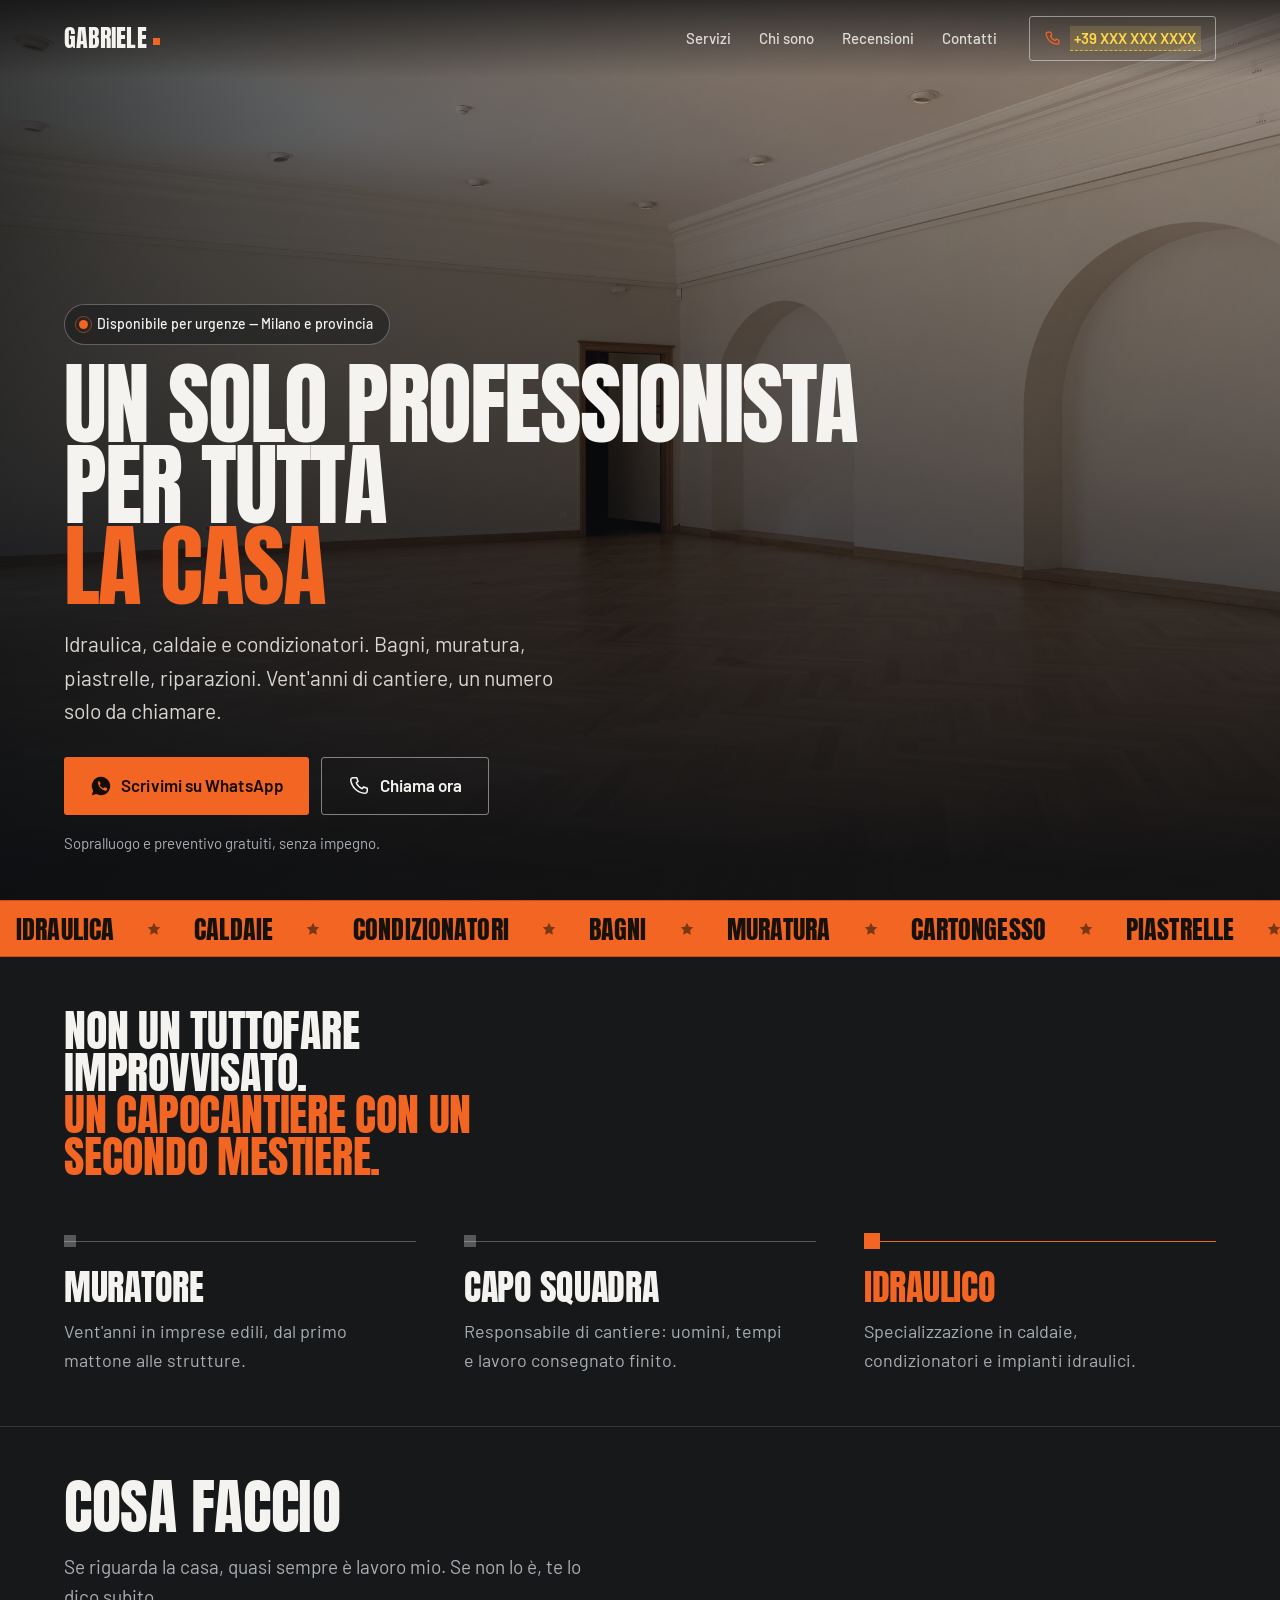
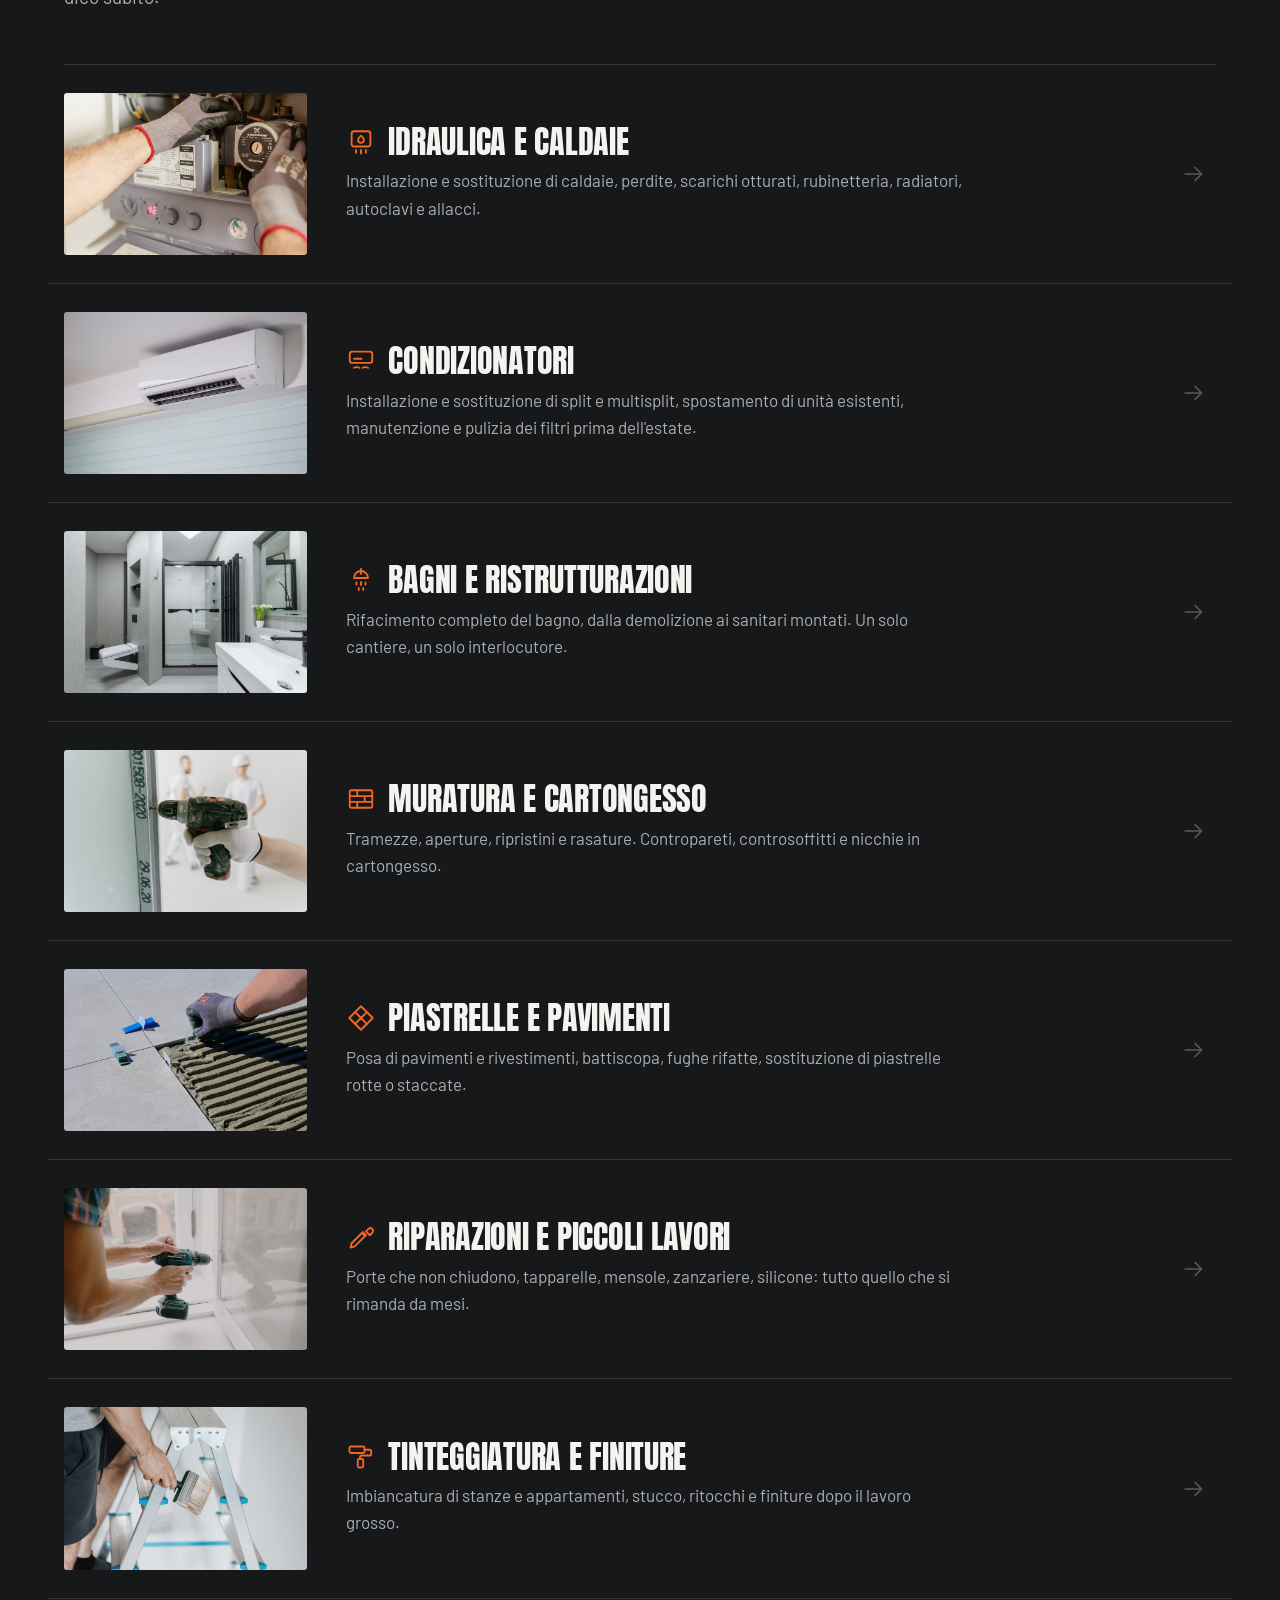
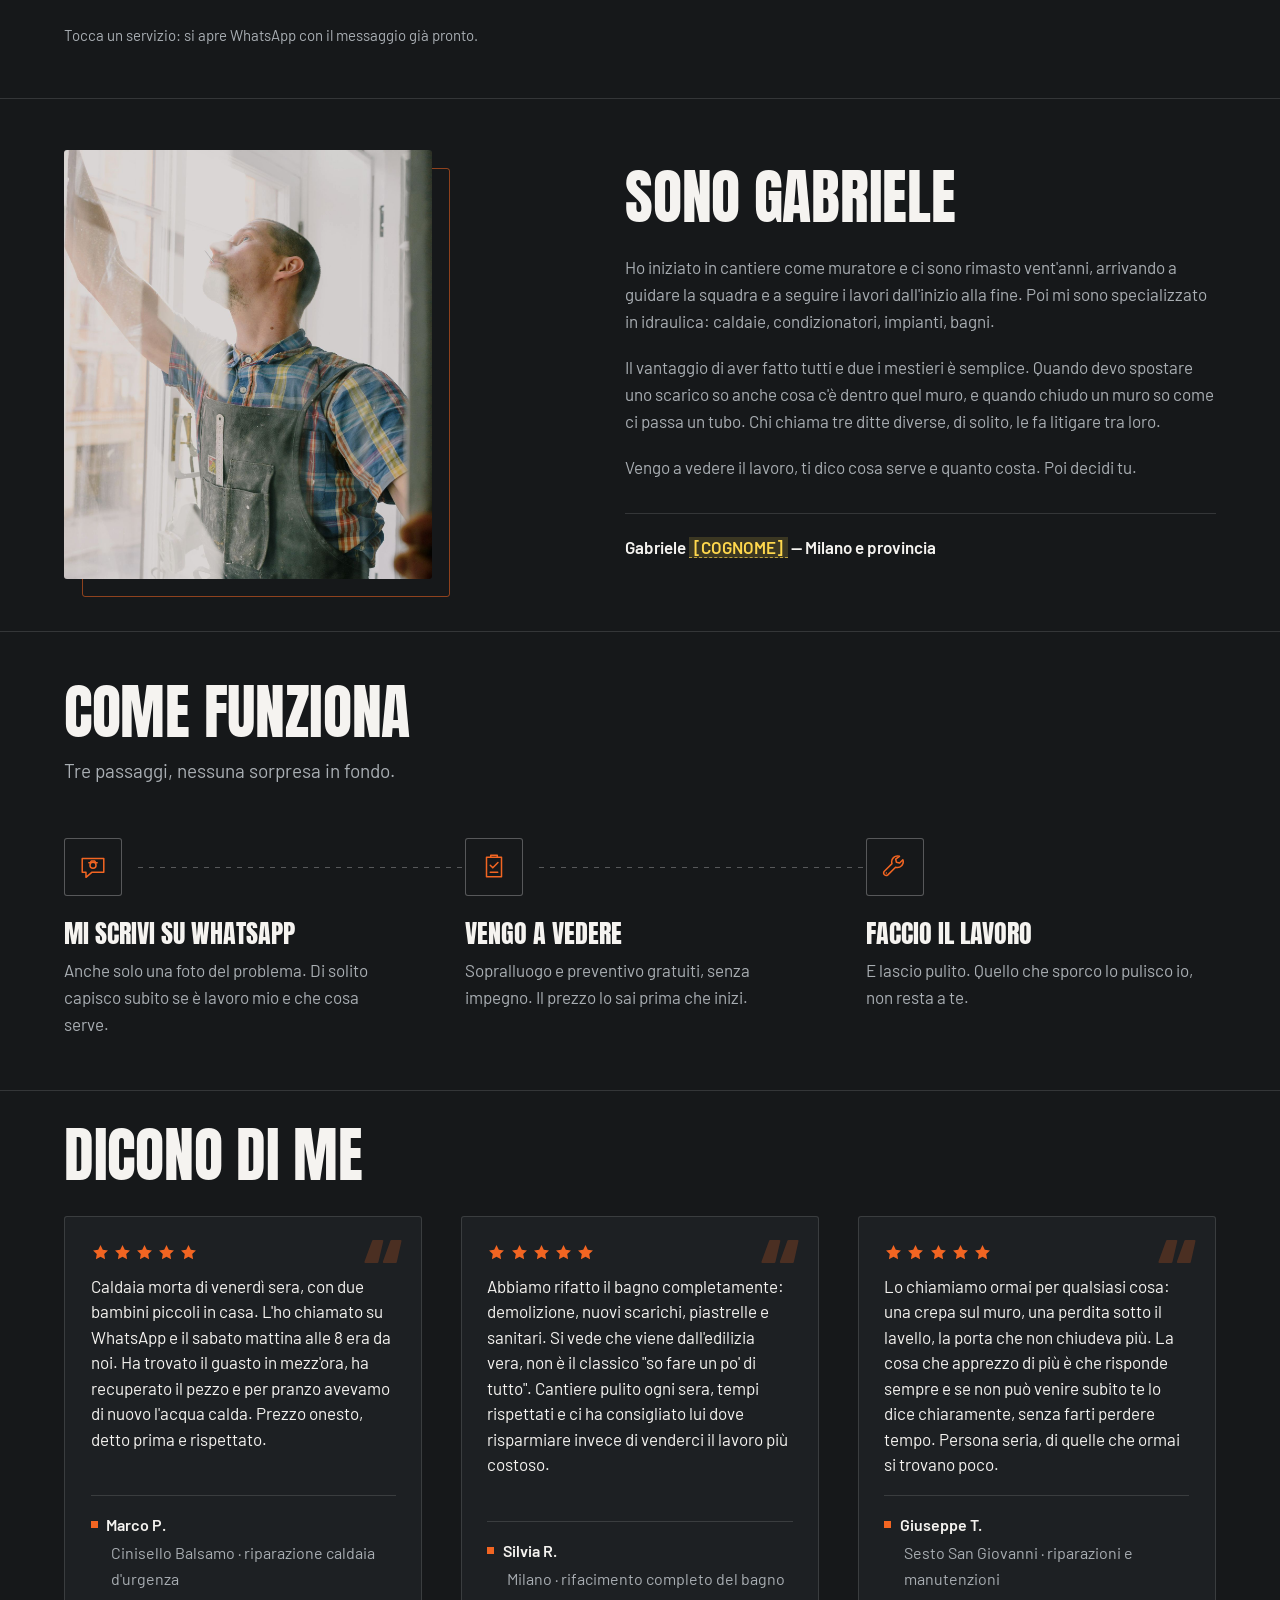
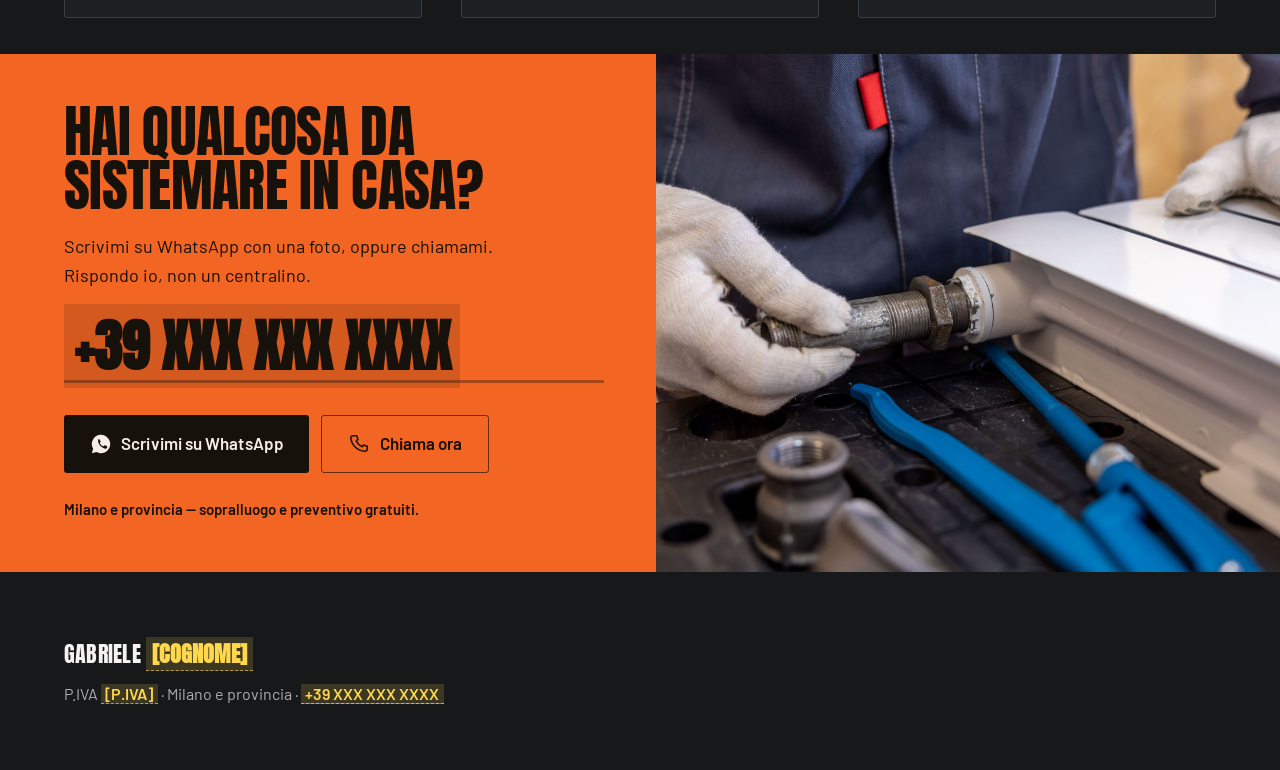
==== index.html @ 5d1283dd "Sito vetrina di Gabriele, tuttofare per la casa Pagina singola statica: nessun framework, nessuna di" ====
<!doctype html>
<html lang="it">
<head>
<meta charset="utf-8">
<meta name="viewport" content="width=device-width, initial-scale=1">
<title>Gabriele — Tuttofare per la casa | Idraulica, caldaie e condizionatori a Milano</title>
<meta name="description" content="Idraulica, caldaie e condizionatori, bagni, muratura, piastrelle e riparazioni. Vent'anni di cantiere, un solo professionista per tutta la casa. Milano e provincia. Sopralluogo e preventivo gratuiti.">
<meta name="theme-color" content="#16181A">
<meta property="og:type" content="website">
<meta property="og:title" content="Gabriele — Un solo professionista per tutta la casa">
<meta property="og:description" content="Idraulica, caldaie e condizionatori, bagni, muratura, piastrelle e riparazioni a Milano e provincia. Sopralluogo e preventivo gratuiti.">
<meta property="og:image" content="img/hero.jpg">
<meta property="og:locale" content="it_IT">
<link rel="icon" href="data:image/svg+xml,<svg xmlns='http://www.w3.org/2000/svg' viewBox='0 0 32 32'><rect width='32' height='32' rx='6' fill='%2316181A'/><path d='M8 22 L16 8 L24 22 Z' fill='%23F26522'/></svg>">
<link rel="preload" href="fonts/Anton-400.woff2" as="font" type="font/woff2" crossorigin>
<link rel="preload" href="fonts/Barlow-400.woff2" as="font" type="font/woff2" crossorigin>
<link rel="stylesheet" href="style.css">
<script>
  /* Nasconde i blocchi dell'hero solo se il JS può poi rivelarli. La rete di
     sicurezza serve se script.js non arriva: la pagina non deve mai restare cieca. */
  document.documentElement.className += ' anim';
  setTimeout(function () {
    var q = document.querySelectorAll('[data-rise]:not(.is-in), .step:not(.is-in)');
    for (var i = 0; i < q.length; i++) q[i].classList.add('is-in');
  }, 1600);
</script>
<noscript><style>.anim [data-rise]{opacity:1;transform:none}.anim .step::before{transform:scaleX(1)}</style></noscript>
</head>
<body>
<!--
  THESIS: Un capocantiere che ha aggiunto un secondo mestiere, non un tuttofare improvvisato.
  Rifiuta la griglia di sei schede identiche icona+titolo+testo: i servizi sono un cartello
  di cantiere, righe larghe che si leggono in scorrimento col pollice.
  OWN-WORLD: antracite #16181A, arancio segnaletica #F26522, Anton in maiuscolo per le
  affermazioni, Barlow per la voce parlata, filetti sottili come tracciati sul muro, foto
  a pieno sanguinamento velate di nero. Nessuna scheda con ombra, nessun gradiente di testo.
  STORY: capisce in tre secondi che uno solo copre tutta la casa, crede al percorso
  muratore-capo squadra-idraulico, scrive su WhatsApp con la foto del guasto.
  FIRST VIEWPORT: foto a schermo pieno di un ambiente domestico appena finito, pulito e
  luminoso (correzione di rotta del committente: mai cantiere sporco), velata di scuro
  freddo; in basso a sinistra il segnale di disponibilita, il titolo in Anton su tre
  righe, i due pulsanti WhatsApp e Chiama in fila, la riga del preventivo gratuito sotto.
  FORM: direzione fissata dall'utente in fase di brief (antracite + arancio, mestiere
  moderno), quindi nessun sorteggio di concept: una direzione pinnata batte il roll.
  LESSICO: si dice "professionista", mai "artigiano" — scelta esplicita del committente.
  FINISH: unreviewed and undocumented is unfinished; this build ends with the finish review, the verdict, and DESIGN.md
-->

<a class="skip" href="#top">Salta al contenuto</a>

<header class="topbar" id="topbar">
  <a class="wordmark" href="#top">Gabriele</a>
  <nav class="topnav">
    <a href="#servizi">Servizi</a>
    <a href="#chi-sono">Chi sono</a>
    <a href="#recensioni">Recensioni</a>
    <a href="#contatti">Contatti</a>
  </nav>
  <a class="topbar-call" href="tel:+39XXXXXXXXXX">
    <svg class="ico" viewBox="0 0 24 24" aria-hidden="true"><path d="M6.5 3h3l1.5 4-2 1.5a12 12 0 0 0 6.5 6.5L17 13l4 1.5v3a2.5 2.5 0 0 1-2.7 2.5A16.5 16.5 0 0 1 3 5.7 2.5 2.5 0 0 1 5.5 3Z"/></svg>
    <span class="ph">+39 XXX XXX XXXX</span>
  </a>
</header>

<main id="top">

  <!-- ==================== HERO ==================== -->
  <section class="hero">
    <img class="hero-img" src="img/hero.jpg" alt="Salone di un appartamento milanese appena ristrutturato" fetchpriority="high" width="2400" height="1600">
    <div class="hero-veil"></div>
    <div class="hero-inner">
      <p class="pill" data-rise="1"><span class="dot"></span>Disponibile per urgenze — Milano e provincia</p>
      <h1 data-rise="2">Un solo professionista<br>per tutta<br><em>la casa</em></h1>
      <p class="lede" data-rise="3">Idraulica, caldaie e condizionatori. Bagni, muratura, piastrelle, riparazioni. Vent'anni di cantiere, un numero solo da chiamare.</p>
      <div class="actions" data-rise="4">
        <a class="btn btn-wa" href="https://wa.me/39XXXXXXXXXX?text=Ciao%20Gabriele%2C%20ti%20ho%20trovato%20sul%20sito.">
          <svg class="ico" viewBox="0 0 24 24" aria-hidden="true"><path d="M12 2a10 10 0 0 0-8.6 15.1L2 22l5.1-1.3A10 10 0 1 0 12 2Z"/><path class="wa-tail" d="M8.6 7.3c.2-.4.4-.4.7-.4h.6c.2 0 .5 0 .7.5l.9 2c.1.3 0 .5-.1.7l-.5.6c-.2.2-.3.4-.1.7a7.6 7.6 0 0 0 3.5 3c.3.2.5.1.7-.1l.7-.8c.2-.2.4-.2.6-.1l2 .9c.3.1.4.3.4.5v.7c0 .8-.7 1.5-1.5 1.6-.4 0-.8 0-1.4-.2a11 11 0 0 1-6.7-6.6c-.3-.9-.4-1.5-.3-2 0-.4.2-.7.4-1Z"/></svg>
          Scrivimi su WhatsApp
        </a>
        <a class="btn btn-ghost" href="tel:+39XXXXXXXXXX">
          <svg class="ico" viewBox="0 0 24 24" aria-hidden="true"><path d="M6.5 3h3l1.5 4-2 1.5a12 12 0 0 0 6.5 6.5L17 13l4 1.5v3a2.5 2.5 0 0 1-2.7 2.5A16.5 16.5 0 0 1 3 5.7 2.5 2.5 0 0 1 5.5 3Z"/></svg>
          Chiama ora
        </a>
      </div>
      <p class="hero-note" data-rise="5">Sopralluogo e preventivo gratuiti, senza impegno.</p>
    </div>
  </section>

  <!-- ==================== FASCIA SCORREVOLE ====================
       Decorativa: ripete i servizi già elencati sotto, quindi è nascosta
       alle tecnologie assistive per non farli sentire due volte. -->
  <div class="fascia" aria-hidden="true">
    <div class="fascia-pista">
      <div class="fascia-gruppo">
        <span class="fascia-voce">Idraulica</span><svg class="fascia-stella" viewBox="0 0 24 24"><path d="m12 2.6 2.9 5.9 6.5.9-4.7 4.6 1.1 6.5-5.8-3-5.8 3 1.1-6.5L2.6 9.4l6.5-.9z"/></svg>
        <span class="fascia-voce">Caldaie</span><svg class="fascia-stella" viewBox="0 0 24 24"><path d="m12 2.6 2.9 5.9 6.5.9-4.7 4.6 1.1 6.5-5.8-3-5.8 3 1.1-6.5L2.6 9.4l6.5-.9z"/></svg>
        <span class="fascia-voce">Condizionatori</span><svg class="fascia-stella" viewBox="0 0 24 24"><path d="m12 2.6 2.9 5.9 6.5.9-4.7 4.6 1.1 6.5-5.8-3-5.8 3 1.1-6.5L2.6 9.4l6.5-.9z"/></svg>
        <span class="fascia-voce">Bagni</span><svg class="fascia-stella" viewBox="0 0 24 24"><path d="m12 2.6 2.9 5.9 6.5.9-4.7 4.6 1.1 6.5-5.8-3-5.8 3 1.1-6.5L2.6 9.4l6.5-.9z"/></svg>
        <span class="fascia-voce">Muratura</span><svg class="fascia-stella" viewBox="0 0 24 24"><path d="m12 2.6 2.9 5.9 6.5.9-4.7 4.6 1.1 6.5-5.8-3-5.8 3 1.1-6.5L2.6 9.4l6.5-.9z"/></svg>
        <span class="fascia-voce">Cartongesso</span><svg class="fascia-stella" viewBox="0 0 24 24"><path d="m12 2.6 2.9 5.9 6.5.9-4.7 4.6 1.1 6.5-5.8-3-5.8 3 1.1-6.5L2.6 9.4l6.5-.9z"/></svg>
        <span class="fascia-voce">Piastrelle</span><svg class="fascia-stella" viewBox="0 0 24 24"><path d="m12 2.6 2.9 5.9 6.5.9-4.7 4.6 1.1 6.5-5.8-3-5.8 3 1.1-6.5L2.6 9.4l6.5-.9z"/></svg>
        <span class="fascia-voce">Pavimenti</span><svg class="fascia-stella" viewBox="0 0 24 24"><path d="m12 2.6 2.9 5.9 6.5.9-4.7 4.6 1.1 6.5-5.8-3-5.8 3 1.1-6.5L2.6 9.4l6.5-.9z"/></svg>
        <span class="fascia-voce">Riparazioni</span><svg class="fascia-stella" viewBox="0 0 24 24"><path d="m12 2.6 2.9 5.9 6.5.9-4.7 4.6 1.1 6.5-5.8-3-5.8 3 1.1-6.5L2.6 9.4l6.5-.9z"/></svg>
        <span class="fascia-voce">Tinteggiatura</span><svg class="fascia-stella" viewBox="0 0 24 24"><path d="m12 2.6 2.9 5.9 6.5.9-4.7 4.6 1.1 6.5-5.8-3-5.8 3 1.1-6.5L2.6 9.4l6.5-.9z"/></svg>
        <span class="fascia-voce">Ristrutturazioni</span><svg class="fascia-stella" viewBox="0 0 24 24"><path d="m12 2.6 2.9 5.9 6.5.9-4.7 4.6 1.1 6.5-5.8-3-5.8 3 1.1-6.5L2.6 9.4l6.5-.9z"/></svg>
        <span class="fascia-voce">Finiture</span><svg class="fascia-stella" viewBox="0 0 24 24"><path d="m12 2.6 2.9 5.9 6.5.9-4.7 4.6 1.1 6.5-5.8-3-5.8 3 1.1-6.5L2.6 9.4l6.5-.9z"/></svg>
      </div>
      <div class="fascia-gruppo">
        <span class="fascia-voce">Idraulica</span><svg class="fascia-stella" viewBox="0 0 24 24"><path d="m12 2.6 2.9 5.9 6.5.9-4.7 4.6 1.1 6.5-5.8-3-5.8 3 1.1-6.5L2.6 9.4l6.5-.9z"/></svg>
        <span class="fascia-voce">Caldaie</span><svg class="fascia-stella" viewBox="0 0 24 24"><path d="m12 2.6 2.9 5.9 6.5.9-4.7 4.6 1.1 6.5-5.8-3-5.8 3 1.1-6.5L2.6 9.4l6.5-.9z"/></svg>
        <span class="fascia-voce">Condizionatori</span><svg class="fascia-stella" viewBox="0 0 24 24"><path d="m12 2.6 2.9 5.9 6.5.9-4.7 4.6 1.1 6.5-5.8-3-5.8 3 1.1-6.5L2.6 9.4l6.5-.9z"/></svg>
        <span class="fascia-voce">Bagni</span><svg class="fascia-stella" viewBox="0 0 24 24"><path d="m12 2.6 2.9 5.9 6.5.9-4.7 4.6 1.1 6.5-5.8-3-5.8 3 1.1-6.5L2.6 9.4l6.5-.9z"/></svg>
        <span class="fascia-voce">Muratura</span><svg class="fascia-stella" viewBox="0 0 24 24"><path d="m12 2.6 2.9 5.9 6.5.9-4.7 4.6 1.1 6.5-5.8-3-5.8 3 1.1-6.5L2.6 9.4l6.5-.9z"/></svg>
        <span class="fascia-voce">Cartongesso</span><svg class="fascia-stella" viewBox="0 0 24 24"><path d="m12 2.6 2.9 5.9 6.5.9-4.7 4.6 1.1 6.5-5.8-3-5.8 3 1.1-6.5L2.6 9.4l6.5-.9z"/></svg>
        <span class="fascia-voce">Piastrelle</span><svg class="fascia-stella" viewBox="0 0 24 24"><path d="m12 2.6 2.9 5.9 6.5.9-4.7 4.6 1.1 6.5-5.8-3-5.8 3 1.1-6.5L2.6 9.4l6.5-.9z"/></svg>
        <span class="fascia-voce">Pavimenti</span><svg class="fascia-stella" viewBox="0 0 24 24"><path d="m12 2.6 2.9 5.9 6.5.9-4.7 4.6 1.1 6.5-5.8-3-5.8 3 1.1-6.5L2.6 9.4l6.5-.9z"/></svg>
        <span class="fascia-voce">Riparazioni</span><svg class="fascia-stella" viewBox="0 0 24 24"><path d="m12 2.6 2.9 5.9 6.5.9-4.7 4.6 1.1 6.5-5.8-3-5.8 3 1.1-6.5L2.6 9.4l6.5-.9z"/></svg>
        <span class="fascia-voce">Tinteggiatura</span><svg class="fascia-stella" viewBox="0 0 24 24"><path d="m12 2.6 2.9 5.9 6.5.9-4.7 4.6 1.1 6.5-5.8-3-5.8 3 1.1-6.5L2.6 9.4l6.5-.9z"/></svg>
        <span class="fascia-voce">Ristrutturazioni</span><svg class="fascia-stella" viewBox="0 0 24 24"><path d="m12 2.6 2.9 5.9 6.5.9-4.7 4.6 1.1 6.5-5.8-3-5.8 3 1.1-6.5L2.6 9.4l6.5-.9z"/></svg>
        <span class="fascia-voce">Finiture</span><svg class="fascia-stella" viewBox="0 0 24 24"><path d="m12 2.6 2.9 5.9 6.5.9-4.7 4.6 1.1 6.5-5.8-3-5.8 3 1.1-6.5L2.6 9.4l6.5-.9z"/></svg>
      </div>
    </div>
  </div>

  <!-- ==================== PERCORSO ==================== -->
  <section class="percorso" id="percorso">
    <h2 class="percorso-title">Non un tuttofare improvvisato.<br><span>Un capocantiere con un secondo mestiere.</span></h2>
    <ol class="track" aria-label="Percorso professionale">
      <li class="step">
        <span class="step-mark" aria-hidden="true"></span>
        <h3>Muratore</h3>
        <p>Vent'anni in imprese edili, dal primo mattone alle strutture.</p>
      </li>
      <li class="step">
        <span class="step-mark" aria-hidden="true"></span>
        <h3>Capo squadra</h3>
        <p>Responsabile di cantiere: uomini, tempi e lavoro consegnato finito.</p>
      </li>
      <li class="step is-now">
        <span class="step-mark" aria-hidden="true"></span>
        <h3>Idraulico</h3>
        <p>Specializzazione in caldaie, condizionatori e impianti idraulici.</p>
      </li>
    </ol>
  </section>

  <!-- ==================== SERVIZI ==================== -->
  <section class="servizi" id="servizi">
    <div class="sec-head">
      <h2>Cosa faccio</h2>
      <p>Se riguarda la casa, quasi sempre è lavoro mio. Se non lo è, te lo dico subito.</p>
    </div>

    <ul class="rows">
      <li>
        <a class="row" href="https://wa.me/39XXXXXXXXXX?text=Ciao%20Gabriele%2C%20ti%20ho%20trovato%20sul%20sito.%20Avrei%20bisogno%20per%3A%20idraulica%20o%20caldaia.">
          <span class="row-thumb"><img src="img/serv-idraulica.jpg" alt="Intervento su una caldaia murale: circolatore, manometro e display" loading="lazy" width="1600" height="1067"></span>
          <span class="row-text">
            <span class="row-head">
              <svg class="row-ico" viewBox="0 0 24 24" aria-hidden="true"><rect x="4.5" y="3.4" width="15" height="12.2" rx="2"/><path d="M12 6.9c1.7 1.4 2.3 2.5 2.3 3.5a2.3 2.3 0 0 1-4.6 0c0-1 .6-2.1 2.3-3.5z"/><path d="M8 18.4v2.2M12 18.4v2.8M16 18.4v2.2"/></svg>
              <h3>Idraulica e caldaie</h3>
            </span>
            <p>Installazione e sostituzione di caldaie, perdite, scarichi otturati, rubinetteria, radiatori, autoclavi e allacci.</p>
          </span>
          <span class="row-arrow" aria-hidden="true"><svg viewBox="0 0 24 24"><path d="M4 12h15M13 6l6 6-6 6"/></svg></span>
        </a>
      </li>
      <li>
        <a class="row" href="https://wa.me/39XXXXXXXXXX?text=Ciao%20Gabriele%2C%20ti%20ho%20trovato%20sul%20sito.%20Avrei%20bisogno%20per%3A%20un%20condizionatore.">
          <span class="row-thumb"><img src="img/serv-clima.jpg" alt="Unità split bianca montata a parete in una stanza chiara" loading="lazy" width="1600" height="1067"></span>
          <span class="row-text">
            <span class="row-head">
              <svg class="row-ico" viewBox="0 0 24 24" aria-hidden="true"><rect x="3" y="4.5" width="18" height="9" rx="2"/><path d="M6.5 10.2h6"/><path d="M6.4 17.4c1.5-.7 2.8-.7 4.3 0M13.3 17.4c1.5-.7 2.8-.7 4.3 0"/></svg>
              <h3>Condizionatori</h3>
            </span>
            <p>Installazione e sostituzione di split e multisplit, spostamento di unità esistenti, manutenzione e pulizia dei filtri prima dell'estate.</p>
          </span>
          <span class="row-arrow" aria-hidden="true"><svg viewBox="0 0 24 24"><path d="M4 12h15M13 6l6 6-6 6"/></svg></span>
        </a>
      </li>
      <li>
        <a class="row" href="https://wa.me/39XXXXXXXXXX?text=Ciao%20Gabriele%2C%20ti%20ho%20trovato%20sul%20sito.%20Avrei%20bisogno%20per%3A%20bagno%20o%20ristrutturazione.">
          <span class="row-thumb"><img src="img/serv-bagno.jpg" alt="Bagno moderno grigio chiaro con box doccia in vetro" loading="lazy" width="1600" height="1068"></span>
          <span class="row-text">
            <span class="row-head">
              <svg class="row-ico" viewBox="0 0 24 24" aria-hidden="true"><path d="M12 3v4.2"/><path d="M6.4 10.4a5.6 5.6 0 0 1 11.2 0z"/><path d="M8.4 14v1.6M12 13.6v2.4M15.6 14v1.6M10.2 18.4v1.6M13.8 18.4v1.6"/></svg>
              <h3>Bagni e ristrutturazioni</h3>
            </span>
            <p>Rifacimento completo del bagno, dalla demolizione ai sanitari montati. Un solo cantiere, un solo interlocutore.</p>
          </span>
          <span class="row-arrow" aria-hidden="true"><svg viewBox="0 0 24 24"><path d="M4 12h15M13 6l6 6-6 6"/></svg></span>
        </a>
      </li>
      <li>
        <a class="row" href="https://wa.me/39XXXXXXXXXX?text=Ciao%20Gabriele%2C%20ti%20ho%20trovato%20sul%20sito.%20Avrei%20bisogno%20per%3A%20muratura%20o%20cartongesso.">
          <span class="row-thumb"><img src="img/serv-muratura.jpg" alt="Lastra di cartongesso avvitata sul profilo metallico" loading="lazy" width="1600" height="1067"></span>
          <span class="row-text">
            <span class="row-head">
              <svg class="row-ico" viewBox="0 0 24 24" aria-hidden="true"><rect x="3" y="5" width="18" height="14" rx="1.2"/><path d="M3 9.7h18M3 14.3h18M9 5v4.7M15 9.7v4.6M9 14.3V19"/></svg>
              <h3>Muratura e cartongesso</h3>
            </span>
            <p>Tramezze, aperture, ripristini e rasature. Contropareti, controsoffitti e nicchie in cartongesso.</p>
          </span>
          <span class="row-arrow" aria-hidden="true"><svg viewBox="0 0 24 24"><path d="M4 12h15M13 6l6 6-6 6"/></svg></span>
        </a>
      </li>
      <li>
        <a class="row" href="https://wa.me/39XXXXXXXXXX?text=Ciao%20Gabriele%2C%20ti%20ho%20trovato%20sul%20sito.%20Avrei%20bisogno%20per%3A%20piastrelle%20o%20pavimenti.">
          <span class="row-thumb"><img src="img/serv-piastrelle.jpg" alt="Posa di una piastrella su colla pettinata, con i livellatori" loading="lazy" width="1600" height="1067"></span>
          <span class="row-text">
            <span class="row-head">
              <svg class="row-ico" viewBox="0 0 24 24" aria-hidden="true"><path d="M12 2.6 21.4 12 12 21.4 2.6 12z"/><path d="M7.3 7.3 12 12l4.7-4.7M7.3 16.7 12 12l4.7 4.7"/></svg>
              <h3>Piastrelle e pavimenti</h3>
            </span>
            <p>Posa di pavimenti e rivestimenti, battiscopa, fughe rifatte, sostituzione di piastrelle rotte o staccate.</p>
          </span>
          <span class="row-arrow" aria-hidden="true"><svg viewBox="0 0 24 24"><path d="M4 12h15M13 6l6 6-6 6"/></svg></span>
        </a>
      </li>
      <li>
        <a class="row" href="https://wa.me/39XXXXXXXXXX?text=Ciao%20Gabriele%2C%20ti%20ho%20trovato%20sul%20sito.%20Avrei%20bisogno%20per%3A%20una%20riparazione.">
          <span class="row-thumb"><img src="img/serv-riparazioni.jpg" alt="Avvitatore a batteria su un serramento bianco nuovo" loading="lazy" width="1600" height="1067"></span>
          <span class="row-text">
            <span class="row-head">
              <svg class="row-ico" viewBox="0 0 24 24" aria-hidden="true"><path d="M3.6 20.4 4.5 17l9-9 2.5 2.5-9 9z"/><path d="m16 7.5 2-2a2.2 2.2 0 0 1 3.1 3.1l-2 2z"/><path d="m12.7 8.8 2.5 2.5"/></svg>
              <h3>Riparazioni e piccoli lavori</h3>
            </span>
            <p>Porte che non chiudono, tapparelle, mensole, zanzariere, silicone: tutto quello che si rimanda da mesi.</p>
          </span>
          <span class="row-arrow" aria-hidden="true"><svg viewBox="0 0 24 24"><path d="M4 12h15M13 6l6 6-6 6"/></svg></span>
        </a>
      </li>
      <li>
        <a class="row" href="https://wa.me/39XXXXXXXXXX?text=Ciao%20Gabriele%2C%20ti%20ho%20trovato%20sul%20sito.%20Avrei%20bisogno%20per%3A%20tinteggiatura%20o%20finiture.">
          <span class="row-thumb"><img src="img/serv-tinteggiatura.jpg" alt="Mano con il pennellone accanto alla scala, in una stanza bianca" loading="lazy" width="1600" height="1067"></span>
          <span class="row-text">
            <span class="row-head">
              <svg class="row-ico" viewBox="0 0 24 24" aria-hidden="true"><rect x="2.8" y="3.6" width="12" height="5.2" rx="1.2"/><path d="M14.8 6.2h4.1a1.3 1.3 0 0 1 1.3 1.3v2a1.3 1.3 0 0 1-1.3 1.3h-6.4a1.3 1.3 0 0 0-1.3 1.3v1.5"/><rect x="9.4" y="13.6" width="4.4" height="6.8" rx="1.2"/></svg>
              <h3>Tinteggiatura e finiture</h3>
            </span>
            <p>Imbiancatura di stanze e appartamenti, stucco, ritocchi e finiture dopo il lavoro grosso.</p>
          </span>
          <span class="row-arrow" aria-hidden="true"><svg viewBox="0 0 24 24"><path d="M4 12h15M13 6l6 6-6 6"/></svg></span>
        </a>
      </li>
    </ul>
    <p class="rows-note">Tocca un servizio: si apre WhatsApp con il messaggio già pronto.</p>
  </section>

  <!-- ==================== CHI SONO ==================== -->
  <section class="chi" id="chi-sono">
    <div class="chi-photo">
      <img src="img/gabriele.jpg" alt="Professionista al lavoro su un serramento in una stanza luminosa" loading="lazy" width="1400" height="2097">
    </div>
    <div class="chi-text">
      <h2>Sono Gabriele</h2>
      <p>Ho iniziato in cantiere come muratore e ci sono rimasto vent'anni, arrivando a guidare la squadra e a seguire i lavori dall'inizio alla fine. Poi mi sono specializzato in idraulica: caldaie, condizionatori, impianti, bagni.</p>
      <p>Il vantaggio di aver fatto tutti e due i mestieri è semplice. Quando devo spostare uno scarico so anche cosa c'è dentro quel muro, e quando chiudo un muro so come ci passa un tubo. Chi chiama tre ditte diverse, di solito, le fa litigare tra loro.</p>
      <p>Vengo a vedere il lavoro, ti dico cosa serve e quanto costa. Poi decidi tu.</p>
      <p class="sign">Gabriele <span class="ph">[COGNOME]</span> — Milano e provincia</p>
    </div>
  </section>

  <!-- ==================== COME FUNZIONA ==================== -->
  <section class="come" id="come-funziona">
    <div class="sec-head">
      <h2>Come funziona</h2>
      <p>Tre passaggi, nessuna sorpresa in fondo.</p>
    </div>
    <ol class="passi">
      <li class="passo">
        <span class="passo-ico" aria-hidden="true">
          <svg viewBox="0 0 32 32"><path d="M4.5 7h23v14.5H15l-6.5 5.5v-5.5h-4z"/><circle cx="16" cy="14" r="3.2"/><path d="M11.6 11.4h1.5l1-1.7h3.8l1 1.7h1.5"/></svg>
        </span>
        <h3>Mi scrivi su WhatsApp</h3>
        <p>Anche solo una foto del problema. Di solito capisco subito se è lavoro mio e che cosa serve.</p>
      </li>
      <li class="passo">
        <span class="passo-ico" aria-hidden="true">
          <svg viewBox="0 0 32 32"><path d="M8 5.5h16v21H8z"/><path d="M12.5 5.5V3.5h7v2"/><path d="M12 14.2l2.7 2.7 5.5-5.6"/><path d="M12 21.5h8"/></svg>
        </span>
        <h3>Vengo a vedere</h3>
        <p>Sopralluogo e preventivo gratuiti, senza impegno. Il prezzo lo sai prima che inizi.</p>
      </li>
      <li class="passo">
        <span class="passo-ico" aria-hidden="true">
          <svg viewBox="0 0 32 32"><path d="M20.8 4.6a6.2 6.2 0 0 0-8 7.8L4.6 20.6a2.7 2.7 0 0 0 3.8 3.8l8.2-8.2a6.2 6.2 0 0 0 7.8-8l-3.5 3.5-3.4-.8-.8-3.4z"/><path d="M6.8 22.3h.02"/></svg>
        </span>
        <h3>Faccio il lavoro</h3>
        <p>E lascio pulito. Quello che sporco lo pulisco io, non resta a te.</p>
      </li>
    </ol>
  </section>

  <!-- ==================== DICONO DI ME ====================
       I tre testi qui sotto sono stati forniti dal committente come recensioni
       ricevute da clienti reali. Vanno pubblicati SOLO se sono parole vere di
       persone vere: le recensioni inventate sono una pratica commerciale
       ingannevole (Codice del Consumo, artt. 21-22). Non modificarli: una
       testimonianza si cita alla lettera o non si cita. -->
  <section class="dicono" id="recensioni">
    <div class="sec-head">
      <h2>Dicono di me</h2>
    </div>

    <ul class="voci">
      <li class="voce">
        <span class="stelle" role="img" aria-label="Cinque stelle su cinque">
          <svg viewBox="0 0 24 24"><path d="m12 2.6 2.9 5.9 6.5.9-4.7 4.6 1.1 6.5-5.8-3-5.8 3 1.1-6.5L2.6 9.4l6.5-.9z"/></svg>
          <svg viewBox="0 0 24 24"><path d="m12 2.6 2.9 5.9 6.5.9-4.7 4.6 1.1 6.5-5.8-3-5.8 3 1.1-6.5L2.6 9.4l6.5-.9z"/></svg>
          <svg viewBox="0 0 24 24"><path d="m12 2.6 2.9 5.9 6.5.9-4.7 4.6 1.1 6.5-5.8-3-5.8 3 1.1-6.5L2.6 9.4l6.5-.9z"/></svg>
          <svg viewBox="0 0 24 24"><path d="m12 2.6 2.9 5.9 6.5.9-4.7 4.6 1.1 6.5-5.8-3-5.8 3 1.1-6.5L2.6 9.4l6.5-.9z"/></svg>
          <svg viewBox="0 0 24 24"><path d="m12 2.6 2.9 5.9 6.5.9-4.7 4.6 1.1 6.5-5.8-3-5.8 3 1.1-6.5L2.6 9.4l6.5-.9z"/></svg>
        </span>
        <blockquote>Caldaia morta di venerdì sera, con due bambini piccoli in casa. L'ho chiamato su WhatsApp e il sabato mattina alle 8 era da noi. Ha trovato il guasto in mezz'ora, ha recuperato il pezzo e per pranzo avevamo di nuovo l'acqua calda. Prezzo onesto, detto prima e rispettato.</blockquote>
        <p class="voce-chi"><b>Marco P.</b><span>Cinisello Balsamo · riparazione caldaia d'urgenza</span></p>
      </li>
      <li class="voce">
        <span class="stelle" role="img" aria-label="Cinque stelle su cinque">
          <svg viewBox="0 0 24 24"><path d="m12 2.6 2.9 5.9 6.5.9-4.7 4.6 1.1 6.5-5.8-3-5.8 3 1.1-6.5L2.6 9.4l6.5-.9z"/></svg>
          <svg viewBox="0 0 24 24"><path d="m12 2.6 2.9 5.9 6.5.9-4.7 4.6 1.1 6.5-5.8-3-5.8 3 1.1-6.5L2.6 9.4l6.5-.9z"/></svg>
          <svg viewBox="0 0 24 24"><path d="m12 2.6 2.9 5.9 6.5.9-4.7 4.6 1.1 6.5-5.8-3-5.8 3 1.1-6.5L2.6 9.4l6.5-.9z"/></svg>
          <svg viewBox="0 0 24 24"><path d="m12 2.6 2.9 5.9 6.5.9-4.7 4.6 1.1 6.5-5.8-3-5.8 3 1.1-6.5L2.6 9.4l6.5-.9z"/></svg>
          <svg viewBox="0 0 24 24"><path d="m12 2.6 2.9 5.9 6.5.9-4.7 4.6 1.1 6.5-5.8-3-5.8 3 1.1-6.5L2.6 9.4l6.5-.9z"/></svg>
        </span>
        <blockquote>Abbiamo rifatto il bagno completamente: demolizione, nuovi scarichi, piastrelle e sanitari. Si vede che viene dall'edilizia vera, non è il classico "so fare un po' di tutto". Cantiere pulito ogni sera, tempi rispettati e ci ha consigliato lui dove risparmiare invece di venderci il lavoro più costoso.</blockquote>
        <p class="voce-chi"><b>Silvia R.</b><span>Milano · rifacimento completo del bagno</span></p>
      </li>
      <li class="voce">
        <span class="stelle" role="img" aria-label="Cinque stelle su cinque">
          <svg viewBox="0 0 24 24"><path d="m12 2.6 2.9 5.9 6.5.9-4.7 4.6 1.1 6.5-5.8-3-5.8 3 1.1-6.5L2.6 9.4l6.5-.9z"/></svg>
          <svg viewBox="0 0 24 24"><path d="m12 2.6 2.9 5.9 6.5.9-4.7 4.6 1.1 6.5-5.8-3-5.8 3 1.1-6.5L2.6 9.4l6.5-.9z"/></svg>
          <svg viewBox="0 0 24 24"><path d="m12 2.6 2.9 5.9 6.5.9-4.7 4.6 1.1 6.5-5.8-3-5.8 3 1.1-6.5L2.6 9.4l6.5-.9z"/></svg>
          <svg viewBox="0 0 24 24"><path d="m12 2.6 2.9 5.9 6.5.9-4.7 4.6 1.1 6.5-5.8-3-5.8 3 1.1-6.5L2.6 9.4l6.5-.9z"/></svg>
          <svg viewBox="0 0 24 24"><path d="m12 2.6 2.9 5.9 6.5.9-4.7 4.6 1.1 6.5-5.8-3-5.8 3 1.1-6.5L2.6 9.4l6.5-.9z"/></svg>
        </span>
        <blockquote>Lo chiamiamo ormai per qualsiasi cosa: una crepa sul muro, una perdita sotto il lavello, la porta che non chiudeva più. La cosa che apprezzo di più è che risponde sempre e se non può venire subito te lo dice chiaramente, senza farti perdere tempo. Persona seria, di quelle che ormai si trovano poco.</blockquote>
        <p class="voce-chi"><b>Giuseppe T.</b><span>Sesto San Giovanni · riparazioni e manutenzioni</span></p>
      </li>
    </ul>
  </section>

  <!-- ==================== CONTATTI ==================== -->
  <section class="cta" id="contatti">
    <div class="cta-inner">
      <h2>Hai qualcosa da sistemare in casa?</h2>
      <p class="cta-sub">Scrivimi su WhatsApp con una foto, oppure chiamami. Rispondo io, non un centralino.</p>
      <a class="tel-big" href="tel:+39XXXXXXXXXX"><span class="ph">+39 XXX XXX XXXX</span></a>
      <div class="actions">
        <a class="btn btn-wa" href="https://wa.me/39XXXXXXXXXX?text=Ciao%20Gabriele%2C%20ti%20ho%20trovato%20sul%20sito.">
          <svg class="ico" viewBox="0 0 24 24" aria-hidden="true"><path d="M12 2a10 10 0 0 0-8.6 15.1L2 22l5.1-1.3A10 10 0 1 0 12 2Z"/><path class="wa-tail" d="M8.6 7.3c.2-.4.4-.4.7-.4h.6c.2 0 .5 0 .7.5l.9 2c.1.3 0 .5-.1.7l-.5.6c-.2.2-.3.4-.1.7a7.6 7.6 0 0 0 3.5 3c.3.2.5.1.7-.1l.7-.8c.2-.2.4-.2.6-.1l2 .9c.3.1.4.3.4.5v.7c0 .8-.7 1.5-1.5 1.6-.4 0-.8 0-1.4-.2a11 11 0 0 1-6.7-6.6c-.3-.9-.4-1.5-.3-2 0-.4.2-.7.4-1Z"/></svg>
          Scrivimi su WhatsApp
        </a>
        <a class="btn btn-ghost" href="tel:+39XXXXXXXXXX">
          <svg class="ico" viewBox="0 0 24 24" aria-hidden="true"><path d="M6.5 3h3l1.5 4-2 1.5a12 12 0 0 0 6.5 6.5L17 13l4 1.5v3a2.5 2.5 0 0 1-2.7 2.5A16.5 16.5 0 0 1 3 5.7 2.5 2.5 0 0 1 5.5 3Z"/></svg>
          Chiama ora
        </a>
      </div>
      <p class="cta-zone">Milano e provincia — sopralluogo e preventivo gratuiti.</p>
    </div>
    <div class="cta-media">
      <img src="img/cta.jpg" alt="Montaggio di un raccordo su un radiatore" loading="lazy" width="2400" height="1600">
    </div>
  </section>
</main>

<footer class="foot">
  <p class="foot-name">Gabriele <span class="ph">[COGNOME]</span></p>
  <p class="foot-meta">P.IVA <span class="ph">[P.IVA]</span> · Milano e provincia · <a href="tel:+39XXXXXXXXXX"><span class="ph">+39 XXX XXX XXXX</span></a></p>
</footer>

<nav class="bar" aria-label="Contatti rapidi">
  <a class="bar-wa" href="https://wa.me/39XXXXXXXXXX?text=Ciao%20Gabriele%2C%20ti%20ho%20trovato%20sul%20sito.">
    <svg class="ico" viewBox="0 0 24 24" aria-hidden="true"><path d="M12 2a10 10 0 0 0-8.6 15.1L2 22l5.1-1.3A10 10 0 1 0 12 2Z"/><path class="wa-tail" d="M8.6 7.3c.2-.4.4-.4.7-.4h.6c.2 0 .5 0 .7.5l.9 2c.1.3 0 .5-.1.7l-.5.6c-.2.2-.3.4-.1.7a7.6 7.6 0 0 0 3.5 3c.3.2.5.1.7-.1l.7-.8c.2-.2.4-.2.6-.1l2 .9c.3.1.4.3.4.5v.7c0 .8-.7 1.5-1.5 1.6-.4 0-.8 0-1.4-.2a11 11 0 0 1-6.7-6.6c-.3-.9-.4-1.5-.3-2 0-.4.2-.7.4-1Z"/></svg>
    WhatsApp
  </a>
  <a class="bar-tel" href="tel:+39XXXXXXXXXX">
    <svg class="ico" viewBox="0 0 24 24" aria-hidden="true"><path d="M6.5 3h3l1.5 4-2 1.5a12 12 0 0 0 6.5 6.5L17 13l4 1.5v3a2.5 2.5 0 0 1-2.7 2.5A16.5 16.5 0 0 1 3 5.7 2.5 2.5 0 0 1 5.5 3Z"/></svg>
    Chiama
  </a>
</nav>

<script src="script.js"></script>
</body>
</html>
---- style.css ----
/* =========================================================================
   Gabriele — tuttofare per la casa
   Antracite + arancio segnaletica. Anton per le affermazioni, Barlow per la voce.
   ========================================================================= */

@font-face {
  font-family: 'Anton';
  src: url('fonts/Anton-400.woff2') format('woff2');
  font-weight: 400; font-style: normal; font-display: swap;
}
@font-face {
  font-family: 'Barlow';
  src: url('fonts/Barlow-400.woff2') format('woff2');
  font-weight: 400; font-style: normal; font-display: swap;
}
@font-face {
  font-family: 'Barlow';
  src: url('fonts/Barlow-500.woff2') format('woff2');
  font-weight: 500; font-style: normal; font-display: swap;
}
@font-face {
  font-family: 'Barlow';
  src: url('fonts/Barlow-600.woff2') format('woff2');
  font-weight: 600; font-style: normal; font-display: swap;
}
@font-face {
  font-family: 'Barlow';
  src: url('fonts/Barlow-700.woff2') format('woff2');
  font-weight: 700; font-style: normal; font-display: swap;
}

:root {
  --ink:       #16181A;
  --ink-2:     #1D2023;
  --fg:        #F5F3F0;
  --fg-2:      #A9AEB3;
  --line:      rgba(255, 255, 255, .13);
  --line-2:    rgba(255, 255, 255, .28);
  /* bordo di un elemento interattivo: deve stare sopra 3:1 (WCAG 1.4.11).
     .28 dava 2.5:1 e il pulsante "Chiama ora" spariva sulle zone chiare della foto. */
  --edge:      rgba(255, 255, 255, .46);
  --edge-cta:  rgba(23, 17, 12, .64);
  --orange:    #F26522;
  --orange-hi: #FF7C3C;
  --warn:      #FFD84D;

  --pad:  clamp(1.25rem, 5vw, 5rem);
  --wrap: 1280px;
  /* Il bersaglio non è l'altezza dello schermo ma quella utile: la barra fissa
     in alto ne toglie 76px, quindi su un portatile da 768 restano ~690.
     Ogni sezione deve starci dentro, tranne l'elenco servizi che è una lista. */
  --sec:  clamp(2.75rem, 4vw, 4rem);

  --display: 'Anton', 'Arial Narrow', sans-serif;
  --text:    'Barlow', system-ui, -apple-system, 'Segoe UI', sans-serif;

  --ease: cubic-bezier(.16, .84, .34, 1);
}

*, *::before, *::after { box-sizing: border-box; }

html { -webkit-text-size-adjust: 100%; scroll-behavior: smooth; }

/* la barra fissa in alto non deve coprire la sezione a cui si salta */
[id] { scroll-margin-top: 76px; }

body {
  margin: 0;
  background: var(--ink);
  color: var(--fg);
  font-family: var(--text);
  font-size: 1.0625rem;
  line-height: 1.6;
  -webkit-font-smoothing: antialiased;
  overflow-x: hidden;
}

img { display: block; max-width: 100%; height: auto; }
a { color: inherit; text-decoration: none; }
h1, h2, h3 { margin: 0; font-weight: 400; }
p { margin: 0; }
ul, ol { margin: 0; padding: 0; list-style: none; }

:focus-visible {
  outline: 2px solid var(--fg);
  outline-offset: 3px;
  border-radius: 2px;
}

.skip {
  position: absolute; left: -9999px; top: 0; z-index: 100;
  background: var(--orange); color: var(--ink);
  padding: .75rem 1.25rem; font-weight: 600;
}
.skip:focus { left: 0; }

/* ---------- tipografia condivisa ---------- */

.sec-head { margin-bottom: clamp(2rem, 4vw, 3.5rem); }
.sec-head h2,
.chi-text h2,
.percorso-title {
  font-family: var(--display);
  text-transform: uppercase;
  line-height: .96;
  letter-spacing: -.005em;
}
.sec-head h2, .chi-text h2 { font-size: clamp(2rem, 5.5vw, 3.75rem); }
.sec-head p {
  margin-top: 1rem;
  color: var(--fg-2);
  font-size: clamp(1.0625rem, 1.6vw, 1.1875rem);
  max-width: 48ch;
}

.ph {
  background: rgba(255, 216, 77, .16);
  color: var(--warn);
  border-bottom: 1px dashed rgba(255, 216, 77, .65);
  padding: 0 .28em;
  font-weight: 600;
  white-space: nowrap;
}

/* ---------- pulsanti ---------- */

.btn {
  display: inline-flex; align-items: center; gap: .6rem;
  min-height: 58px; padding: 0 1.6rem;
  border-radius: 3px;
  font-size: 1.0625rem; font-weight: 600; letter-spacing: .005em;
  transition: background-color .2s var(--ease), border-color .2s var(--ease),
              color .2s var(--ease), transform .2s var(--ease);
}
.btn .ico { width: 22px; height: 22px; flex: none; }
.btn:hover { transform: translateY(-2px); }
.btn:active { transform: translateY(0); }

.btn-wa { background: var(--orange); color: #150C06; }
.btn-wa:hover { background: var(--orange-hi); }
.btn-wa .ico { fill: #150C06; }
.btn-wa .wa-tail { fill: var(--orange); }

.btn-ghost { border: 1px solid var(--edge); color: var(--fg); }
.btn-ghost:hover { border-color: var(--fg); background: rgba(255, 255, 255, .06); }
.btn-ghost .ico { fill: none; stroke: currentColor; stroke-width: 1.7; stroke-linejoin: round; }

.actions { display: flex; flex-wrap: wrap; gap: .75rem; }

/* ---------- topbar ---------- */

.topbar {
  position: fixed; inset: 0 0 auto 0; z-index: 50;
  display: flex; align-items: center; gap: 2rem;
  padding: 1rem var(--pad);
  border-bottom: 1px solid transparent;
  transition: background-color .3s var(--ease), border-color .3s var(--ease),
              backdrop-filter .3s var(--ease);
}
.topbar::before {
  content: ''; position: absolute; inset: 0; z-index: -1;
  background: linear-gradient(to bottom, rgba(12, 13, 15, .72), rgba(12, 13, 15, 0));
  transition: opacity .3s var(--ease);
}
/* Da ferma occupa 76px; appena si scorre si stringe a ~58 e restituisce 18px
   di altezza utile a ogni sezione. Su un portatile quei 18px contano. */
.topbar.is-stuck {
  background: rgba(22, 24, 26, .88);
  backdrop-filter: blur(14px) saturate(1.2);
  border-bottom-color: var(--line);
  padding-block: .5rem;
}
.topbar.is-stuck .topbar-call { padding-block: .35rem; }
.topbar.is-stuck .wordmark { font-size: 1.3rem; }
.topbar.is-stuck::before { opacity: 0; }
.wordmark {
  font-family: var(--display);
  font-size: 1.5rem; text-transform: uppercase; letter-spacing: .01em;
  margin-right: auto;
}
.wordmark::after {
  content: ''; display: inline-block;
  width: 7px; height: 7px; margin-left: .4rem; vertical-align: .12em;
  background: var(--orange);
}
.topnav { display: flex; gap: 1.75rem; }
.topnav a {
  font-size: .9375rem; font-weight: 500; color: #DEDCD9;
  padding: .35rem 0; border-bottom: 1px solid transparent;
  transition: color .2s var(--ease), border-color .2s var(--ease);
}
.topnav a:hover { color: var(--fg); border-bottom-color: var(--orange); }

.topbar-call {
  display: inline-flex; align-items: center; gap: .55rem;
  font-weight: 600; font-size: .9375rem;
  padding: .55rem .9rem; border: 1px solid var(--edge); border-radius: 3px;
  transition: border-color .2s var(--ease), background-color .2s var(--ease);
}
.topbar-call:hover { border-color: var(--orange); background: rgba(242, 101, 34, .12); }
.topbar-call .ico { width: 17px; height: 17px; fill: none; stroke: var(--orange); stroke-width: 1.8; stroke-linejoin: round; }

/* ---------- hero ---------- */

/* Tutto l'hero è dimensionato anche sull'ALTEZZA della finestra, non solo sulla
   larghezza. Su uno schermo a scala 150% il browser dà ~625px CSS di altezza:
   con misure legate solo alla larghezza i due pulsanti finivano sotto la piega,
   cioè l'unica cosa per cui il sito esiste restava invisibile. */
.hero {
  position: relative;
  min-height: 100svh;
  display: flex; align-items: flex-end;
  padding: clamp(5.5rem, 9vh, 8rem) var(--pad) clamp(1.75rem, 5vh, 5rem);
  overflow: hidden;
}
.hero-img {
  position: absolute; inset: 0;
  width: 100%; height: 100%; object-fit: cover;
  /* la velatura è fredda: senza desaturare, una foto calda sotto il nero diventa fango */
  filter: contrast(1.04) saturate(.62) brightness(1.04);
}
.hero-veil {
  position: absolute; inset: 0;
  background:
    linear-gradient(to top, rgba(11, 13, 16, .93) 4%, rgba(11, 13, 16, .55) 48%, rgba(11, 13, 16, .22) 100%),
    linear-gradient(to right, rgba(11, 13, 16, .74) 0%, rgba(11, 13, 16, .18) 62%, transparent 100%);
}
.hero-inner {
  position: relative;
  width: 100%; max-width: var(--wrap); margin-inline: auto;
}

.pill {
  display: inline-flex; align-items: center; gap: .6rem;
  padding: .5rem 1rem .5rem .85rem;
  border: 1px solid var(--line-2); border-radius: 100px;
  background: rgba(22, 24, 26, .5);
  font-size: .875rem; font-weight: 500; color: var(--fg);
}
/* Pallino arancio e fermo, non verde e pulsante: il verde lampeggiante è il codice
   di "online adesso" e prometterebbe una reperibilità che nessuno ha confermato. */
.dot {
  position: relative; width: 9px; height: 9px; flex: none;
  border-radius: 50%; background: var(--orange);
}
.dot::after {
  content: ''; position: absolute; inset: -4px;
  border-radius: 50%; border: 1px solid rgba(242, 101, 34, .5);
}

.hero h1 {
  margin: clamp(.75rem, 2.2vh, 1.5rem) 0 0;
  font-family: var(--display);
  /* il min() fa vincere il vincolo più stretto tra larghezza e altezza */
  font-size: clamp(2.25rem, min(8.4vw, 10vh), 6rem);
  line-height: .9;
  letter-spacing: -.02em;
  text-transform: uppercase;
  text-wrap: balance;
}
.hero h1 em { font-style: normal; color: var(--orange); }

.lede {
  margin-top: clamp(.75rem, 2.2vh, 1.5rem);
  max-width: 42ch;
  font-size: clamp(1.0625rem, min(1.9vw, 2.9vh), 1.3125rem);
  color: #D9D6D2;
}
.hero .actions { margin-top: clamp(1.25rem, 3.2vh, 2.25rem); }
.hero-note {
  margin-top: clamp(.6rem, 1.8vh, 1.25rem);
  font-size: .9375rem; color: var(--fg-2);
}

/* ---------- fascia scorrevole ---------- */

.fascia {
  overflow: hidden;
  background: var(--orange);
  color: #17110C;
  border-block: 1px solid rgba(23, 17, 12, .22);
}
.fascia-pista {
  display: flex;
  width: max-content;
  animation: scorri 42s linear infinite;
}
.fascia:hover .fascia-pista { animation-play-state: paused; }

.fascia-gruppo {
  display: flex; align-items: center;
  gap: clamp(1.25rem, 2.5vw, 2.25rem);
  padding: .85rem clamp(.625rem, 1.25vw, 1.125rem);
}
.fascia-voce {
  font-family: var(--display);
  text-transform: uppercase;
  font-size: clamp(1.125rem, 2vw, 1.625rem);
  line-height: 1.1;
  letter-spacing: .005em;
  white-space: nowrap;
}
.fascia-stella { width: 16px; height: 16px; flex: none; fill: #17110C; opacity: .55; }

/* Due gruppi identici affiancati: a metà corsa la pista torna al punto di
   partenza e il salto è invisibile. */
@keyframes scorri {
  from { transform: translateX(0); }
  to   { transform: translateX(-50%); }
}

/* ---------- stacchi fotografici ---------- */

/* Fascia a tutta larghezza che respira tra due sezioni. Sfuma sopra e sotto nel
   fondo della pagina, così è un taglio nella pagina e non una foto incollata. */
.stacco {
  position: relative;
  height: clamp(190px, 25vw, 330px);
  overflow: hidden;
}
.stacco img {
  width: 100%; height: 100%; object-fit: cover;
  filter: saturate(.92) contrast(1.04);
}
/* La foto resta a piena luce: sono solo i bordi sopra e sotto a sciogliersi nel
   fondo della pagina, così la fascia non ha un taglio netto ma nemmeno una
   velatura che la spenge. Regge perché sono due texture ravvicinate: una foto
   di un ambiente chiaro e vuoto, qui, tornerebbe a sembrare una finestra. */
.stacco::after {
  content: ''; position: absolute; inset: 0;
  background: linear-gradient(to bottom,
    var(--ink) 0%,
    rgba(22, 24, 26, .12) 25%,
    rgba(22, 24, 26, .12) 75%,
    var(--ink) 100%);
}
/* dopo uno stacco il filetto di sezione è di troppo */
.stacco + section { border-top: none; }

/* ---------- percorso ---------- */

.percorso {
  max-width: var(--wrap); margin-inline: auto;
  padding: var(--sec) var(--pad);
}
.percorso-title {
  font-size: clamp(1.625rem, 4vw, 2.75rem);
  max-width: 22ch;
}
.percorso-title span { color: var(--orange); }

.track {
  display: grid; gap: clamp(2rem, 4vw, 3rem);
  margin-top: clamp(2.5rem, 5vw, 4rem);
  grid-template-columns: repeat(3, 1fr);
}
.step { position: relative; padding-top: 1.75rem; }
.step::before {
  content: ''; position: absolute; inset: 0 0 auto 0; height: 1px;
  background: var(--line-2);
  transform: scaleX(1); transform-origin: left;
}
.step.is-now::before { background: var(--orange); }
.anim .step::before { transform: scaleX(0); transition: transform .7s var(--ease); }
.anim .step.is-in::before { transform: scaleX(1); }
.anim .step:nth-child(2)::before { transition-delay: .14s; }
.anim .step:nth-child(3)::before { transition-delay: .28s; }

.step-mark {
  position: absolute; top: -6px; left: 0;
  width: 12px; height: 12px; background: var(--line-2);
}
.step.is-now .step-mark { width: 16px; height: 16px; top: -8px; background: var(--orange); }

.step h3 {
  font-family: var(--display); text-transform: uppercase;
  font-size: clamp(1.5rem, 3vw, 2.25rem); line-height: 1;
  letter-spacing: -.008em;
}
.step.is-now h3 { color: var(--orange); }
.step p {
  margin-top: .75rem; color: var(--fg-2);
  font-size: clamp(1.0625rem, 1.4vw, 1.125rem);
  max-width: 32ch;
}

/* ---------- servizi ---------- */

.servizi {
  max-width: var(--wrap); margin-inline: auto;
  padding: var(--sec) var(--pad);
  border-top: 1px solid var(--line);
}
.rows { border-top: 1px solid var(--line); }

.row {
  display: grid;
  grid-template-columns: clamp(180px, 19vw, 280px) 1fr 44px;
  align-items: center;
  gap: clamp(1.25rem, 3vw, 2.5rem);
  padding: clamp(1.25rem, 2.4vw, 1.75rem) 1rem;
  margin-inline: -1rem;
  border-bottom: 1px solid var(--line);
  transition: background-color .25s var(--ease);
}
.row:hover { background: rgba(255, 255, 255, .035); }

.row-thumb {
  display: block; overflow: hidden; border-radius: 3px;
  aspect-ratio: 3 / 2; background: var(--ink-2);
}
.row-thumb img {
  width: 100%; height: 100%; object-fit: cover;
  filter: saturate(.9) brightness(.97);
  transition: transform .5s var(--ease);
}
.row:hover .row-thumb img { transform: scale(1.05); }

.row-text { display: block; }
.row-head { display: flex; align-items: center; gap: .8rem; }
.row-ico {
  width: 30px; height: 30px; flex: none;
  fill: none; stroke: var(--orange); stroke-width: 1.5;
  stroke-linecap: round; stroke-linejoin: round;
}
.row-text h3 {
  font-family: var(--display); text-transform: uppercase;
  font-size: clamp(1.3125rem, 2.7vw, 2rem); line-height: 1;
  letter-spacing: -.008em;
  transition: color .25s var(--ease);
}
.row:hover .row-text h3 { color: var(--orange); }
.row-text p { margin-top: .6rem; color: var(--fg-2); max-width: 62ch; }

.row-arrow { display: grid; place-items: center; }
.row-arrow svg {
  width: 26px; height: 26px;
  fill: none; stroke: var(--line-2); stroke-width: 1.6;
  stroke-linecap: round; stroke-linejoin: round;
  transition: stroke .25s var(--ease), transform .25s var(--ease);
}
.row:hover .row-arrow svg { stroke: var(--orange); transform: translateX(5px); }

.rows-note {
  margin-top: 1.5rem;
  font-size: .9375rem; color: var(--fg-2);
}

/* ---------- chi sono ---------- */

.chi {
  max-width: var(--wrap); margin-inline: auto;
  padding: var(--sec) var(--pad);
  border-top: 1px solid var(--line);
  display: grid;
  grid-template-columns: minmax(0, .82fr) minmax(0, 1fr);
  gap: clamp(2rem, 6vw, 5rem);
  align-items: center;
}
/* ritratto contenuto: su un portatile da 768px la sezione deve stare quasi tutta dentro */
.chi-photo { position: relative; isolation: isolate; max-width: 23rem; }
.chi-photo img {
  position: relative; z-index: 1;
  width: 100%; aspect-ratio: 6 / 7; object-fit: cover;
  border-radius: 3px;
  filter: contrast(1.02) saturate(.98);
}
.chi-photo::after {
  content: ''; position: absolute; z-index: 0;
  inset: 18px -18px -18px 18px;
  border: 1px solid rgba(242, 101, 34, .55);
  border-radius: 3px;
}
.chi-text p { margin-top: 1.15rem; color: var(--fg-2); max-width: 60ch; }
.chi-text h2 + p { margin-top: 1.75rem; }
.chi-text .sign {
  margin-top: 2rem; padding-top: 1.25rem;
  border-top: 1px solid var(--line);
  color: var(--fg); font-weight: 600;
}

/* ---------- come funziona ---------- */

.come {
  max-width: var(--wrap); margin-inline: auto;
  padding: var(--sec) var(--pad);
  border-top: 1px solid var(--line);
}
.passi {
  --gap: clamp(2rem, 4vw, 3.5rem);
  display: grid; gap: var(--gap);
  grid-template-columns: repeat(3, 1fr);
}
.passo { position: relative; }
.passo:not(:last-child)::after {
  content: ''; position: absolute;
  top: 29px; left: 74px; right: calc(-1 * var(--gap)); height: 1px;
  background: repeating-linear-gradient(90deg, var(--line-2) 0 5px, transparent 5px 11px);
}
.passo-ico {
  display: grid; place-items: center;
  width: 58px; height: 58px;
  border: 1px solid var(--line-2); border-radius: 3px;
  background: var(--ink);
}
.passo-ico svg {
  width: 30px; height: 30px;
  fill: none; stroke: var(--orange); stroke-width: 1.6;
  stroke-linecap: round; stroke-linejoin: round;
}
.passo h3 {
  margin-top: 1.5rem;
  font-family: var(--display); text-transform: uppercase;
  font-size: clamp(1.25rem, 2.3vw, 1.625rem); line-height: 1.02;
}
.passo p { margin-top: .65rem; color: var(--fg-2); max-width: 34ch; }

/* ---------- dicono di me ---------- */

/* sezione più compatta delle altre: tre testimonianze lunghe più un titolo
   sono già di per sé un blocco alto */
.dicono {
  max-width: var(--wrap); margin-inline: auto;
  padding: calc(var(--sec) * .7) var(--pad);
  border-top: 1px solid var(--line);
}
.dicono .sec-head { margin-bottom: clamp(1.25rem, 2.5vw, 2rem); }
/* .avviso, .etichetta e .voce.esempio sono la marcatura dei contenuti non
   verificati. Ora non sono in uso perché le recensioni sono state fornite come
   reali: si tengono perché servono di nuovo il giorno in cui va pubblicato un
   testo provvisorio, e perché DESIGN.md li registra come famiglia dei segnaposto. */
.avviso {
  margin: -1rem 0 2.5rem;
  padding: .9rem 1.1rem;
  border: 1px dashed rgba(255, 216, 77, .55);
  border-radius: 3px;
  background: rgba(255, 216, 77, .07);
  color: #EDE2BE;
  font-size: 1rem;
  max-width: 62ch;
}
.avviso strong { color: var(--warn); }

.voci {
  display: grid;
  grid-template-columns: repeat(3, 1fr);
  gap: clamp(1.5rem, 3vw, 2.5rem);
}
/* Ogni recensione è una targa, non una colonna di testo: superficie rialzata,
   virgolette in Anton come texture, e in fondo la firma su una riga separata. */
.voce {
  position: relative;
  display: flex; flex-direction: column;
  padding: clamp(1.35rem, 2vw, 1.75rem);
  background: var(--ink-2);
  border: 1px solid var(--line);
  border-radius: 3px;
  overflow: hidden;
  transition: border-color .25s var(--ease), transform .25s var(--ease),
              background-color .25s var(--ease);
}
.voce:hover {
  border-color: rgba(242, 101, 34, .5);
  background: #212528;
  transform: translateY(-3px);
}
/* Barlow, non Anton: in Anton le virgolette sono due rettangoli pieni e
   sembrano un errore di rendering, non una citazione. */
.voce::before {
  content: '\201C';
  position: absolute; top: .1rem; right: 1.2rem;
  font-family: var(--text); font-weight: 700;
  font-size: 6.5rem; line-height: 1;
  color: var(--orange); opacity: .22;
  pointer-events: none;
}
.voce.esempio { border-style: dashed; border-color: rgba(255, 216, 77, .55); }

.etichetta {
  display: inline-block; margin-bottom: 1rem;
  padding: .15rem .5rem;
  background: rgba(255, 216, 77, .16);
  border: 1px dashed rgba(255, 216, 77, .55);
  border-radius: 2px;
  color: var(--warn);
  font-size: .8125rem; font-weight: 600;
  text-transform: uppercase; letter-spacing: .06em;
}

.stelle { display: flex; gap: .2rem; margin-bottom: .75rem; }
.stelle svg { width: 19px; height: 19px; fill: var(--orange); }

.voce blockquote {
  margin: 0;
  font-size: 1.0625rem;
  line-height: 1.5;
  color: var(--fg);
  max-width: 42ch;
}
.voce-chi {
  display: flex; flex-direction: column; gap: .15rem;
  margin-top: auto; padding-top: 1rem;
  border-top: 1px solid var(--line);
  font-size: 1rem;
}
.voce blockquote { margin-bottom: 1.1rem; }
.voce-chi b {
  color: var(--fg); font-weight: 600;
  display: flex; align-items: center; gap: .55rem;
}
/* quadratino arancio: stesso segno del logo e dei passi del percorso */
.voce-chi b::before {
  content: ''; width: 7px; height: 7px; flex: none;
  background: var(--orange);
}
.voce-chi span { color: var(--fg-2); padding-left: 1.25rem; }

/* ---------- contatti ---------- */

.cta {
  display: grid;
  grid-template-columns: minmax(0, 1.05fr) minmax(0, 1fr);
  background: var(--orange);
  color: #17110C;
}
.cta-inner {
  display: flex; flex-direction: column; justify-content: center;
  padding-block: clamp(2rem, 4vw, 3.25rem);
  padding-right: clamp(2rem, 4vw, 4rem);
  /* allinea il bordo sinistro alla stessa colonna del resto della pagina */
  padding-left: max(var(--pad), calc((100vw - var(--wrap)) / 2 + var(--pad)));
}
.cta h2 {
  font-family: var(--display); text-transform: uppercase;
  font-size: clamp(2rem, 5vw, 3.5rem); line-height: .96;
  letter-spacing: -.012em;
  max-width: 16ch;
}
.cta-sub { margin-top: 1.25rem; max-width: 44ch; color: #17110C; font-size: 1.125rem; }

.tel-big {
  display: inline-block; margin-top: 1.75rem;
  font-family: var(--display);
  font-size: clamp(2rem, 5.2vw, 3.5rem); line-height: 1;
  letter-spacing: -.01em;
  border-bottom: 3px solid rgba(23, 17, 12, .35);
  padding-bottom: .1em;
  transition: border-color .2s var(--ease);
}
.tel-big:hover { border-bottom-color: #17110C; }
.tel-big .ph { border-bottom: none; padding: 0 .18em; }

.cta .actions { margin-top: 2rem; }
.cta .btn-wa { background: #17110C; color: #F7EDE6; }
.cta .btn-wa:hover { background: #000; }
.cta .btn-wa .ico { fill: #F7EDE6; }
.cta .btn-wa .wa-tail { fill: #17110C; }
.cta .btn-ghost { border-color: var(--edge-cta); color: #17110C; }
/* sull'arancio l'anello di focus bianco scende sotto 3:1: qui è scuro */
.cta :focus-visible { outline-color: #17110C; }
.cta .ph {
  background: rgba(23, 17, 12, .14); color: #17110C;
  border-bottom-color: rgba(23, 17, 12, .6);
}
.cta .btn-ghost:hover { border-color: #17110C; background: rgba(23, 17, 12, .08); }

.cta-zone { margin-top: 1.5rem; font-size: .9375rem; color: #17110C; font-weight: 600; }

.cta-media { position: relative; min-height: 320px; }
.cta-media img {
  position: absolute; inset: 0;
  width: 100%; height: 100%; object-fit: cover;
}

/* ---------- footer ---------- */

.foot {
  padding: clamp(2.5rem, 5vw, 4rem) var(--pad);
  max-width: var(--wrap); margin-inline: auto;
}
.foot-name {
  font-family: var(--display); text-transform: uppercase;
  font-size: 1.375rem; letter-spacing: .01em;
}
.foot-meta { margin-top: .6rem; color: var(--fg-2); font-size: 1rem; }
.foot-meta a { border-bottom: 1px solid var(--line-2); }
.foot-meta a:hover { color: var(--fg); border-bottom-color: var(--orange); }

/* ---------- barra fissa mobile ---------- */

.bar {
  position: fixed; inset: auto 0 0 0; z-index: 60;
  display: none; grid-template-columns: 1fr 1fr;
  border-top: 1px solid rgba(0, 0, 0, .35);
  padding-bottom: env(safe-area-inset-bottom);
}
.bar a {
  display: flex; align-items: center; justify-content: center; gap: .55rem;
  min-height: 62px;
  font-weight: 600; font-size: 1.0625rem;
}
.bar .ico { width: 21px; height: 21px; }
.bar-wa { background: var(--orange); color: #150C06; }
.bar-wa .ico { fill: #150C06; }
.bar-wa .wa-tail { fill: var(--orange); }
.bar-tel { background: #24282C; color: var(--fg); }
.bar-tel .ico { fill: none; stroke: currentColor; stroke-width: 1.7; stroke-linejoin: round; }

/* ---------- animazione d'ingresso ---------- */

.anim [data-rise] {
  opacity: 0; transform: translateY(18px);
  transition: opacity .8s var(--ease), transform .8s var(--ease);
}
.anim [data-rise].is-in { opacity: 1; transform: none; }
.anim [data-rise="2"] { transition-delay: .09s; }
.anim [data-rise="3"] { transition-delay: .18s; }
.anim [data-rise="4"] { transition-delay: .27s; }
.anim [data-rise="5"] { transition-delay: .36s; }

/* =========================================================================
   Adattamenti
   ========================================================================= */

@media (max-width: 1080px) {
  .chi { grid-template-columns: 1fr; }
  .chi-photo { max-width: 26rem; }
  .chi-photo::after { inset: 14px -14px -14px 14px; }
}

@media (max-width: 900px) {
  .topnav { display: none; }
  .track { grid-template-columns: 1fr; gap: 2rem; }
  .voci { grid-template-columns: 1fr; gap: 2rem; }
  .voce blockquote { max-width: 52ch; }
  .step p { max-width: 46ch; }
  .passi { grid-template-columns: 1fr; }
  .passo:not(:last-child)::after { display: none; }
  .cta { grid-template-columns: 1fr; }
  .cta-inner { max-width: none; margin-left: 0; }
  .cta-media { min-height: 260px; order: -1; }
}

@media (max-width: 760px) {
  /* la barra fissa cresce con la safe area dell'iPhone: il footer deve scansarsi */
  body { padding-bottom: calc(62px + env(safe-area-inset-bottom)); }
  .bar { display: grid; }
  .topbar-call span { display: none; }
  .topbar-call {
    padding: 0; width: 48px; height: 48px;
    display: inline-flex; align-items: center; justify-content: center;
  }
  /* La barra fissa in basso è alta 62px: l'hero deve finire sopra di lei, non
     dietro. Su uno schermo da 640px anche la riga del preventivo ci sta. */
  .hero {
    padding-top: clamp(4.5rem, 8vh, 6rem);
    padding-bottom: calc(1rem + 62px);
  }
  .hero-veil {
    background: linear-gradient(to top,
      rgba(11, 13, 16, .94) 8%,
      rgba(11, 13, 16, .78) 52%,
      rgba(11, 13, 16, .42) 100%);
  }
  /* Su mobile la miniatura in colonna galleggiava a metà di un testo alto il triplo.
     Diventa una fascia a tutta larghezza sopra il titolo: si legge in verticale. */
  .row {
    grid-template-columns: 1fr;
    gap: .9rem;
    align-items: start;
    padding: 1.5rem 1rem;
  }
  .row-thumb { aspect-ratio: 16 / 9; }
  .row-arrow { display: none; }
  /* 17px è il minimo dichiarato: qui legge un over 50 col pollice, sotto stress */
  .row-text p { font-size: 1.0625rem; }
  .row-head { gap: .55rem; }
  .row-ico { width: 22px; height: 22px; }
  .hero .actions .btn,
  .cta .actions .btn { flex: 1 1 100%; justify-content: center; }
}


/* Telefoni bassi (360x640 e simili): l'hero deve chiudersi comunque sopra la
   barra fissa, riga del preventivo compresa. I pulsanti restano sopra i 48px
   di area tappabile. */
@media (max-width: 760px) and (max-height: 700px) {
  .hero { padding-top: 4.25rem; padding-bottom: calc(.35rem + 62px); }
  .hero .actions { gap: .5rem; }
  .hero .actions .btn { min-height: 50px; }
  .hero-note { margin-top: .4rem; }
  .pill { padding-block: .4rem; font-size: .8125rem; }
}

@media (prefers-reduced-motion: reduce) {
  html { scroll-behavior: auto; }
  *, *::before, *::after {
    animation-duration: .001ms !important;
    animation-iteration-count: 1 !important;
    transition-duration: .001ms !important;
  }
  .anim [data-rise] { opacity: 1; transform: none; }
  .anim .step::before { transform: scaleX(1); }
  /* la fascia si ferma e resta leggibile, non sparisce */
  .fascia-pista { animation: none; }
}
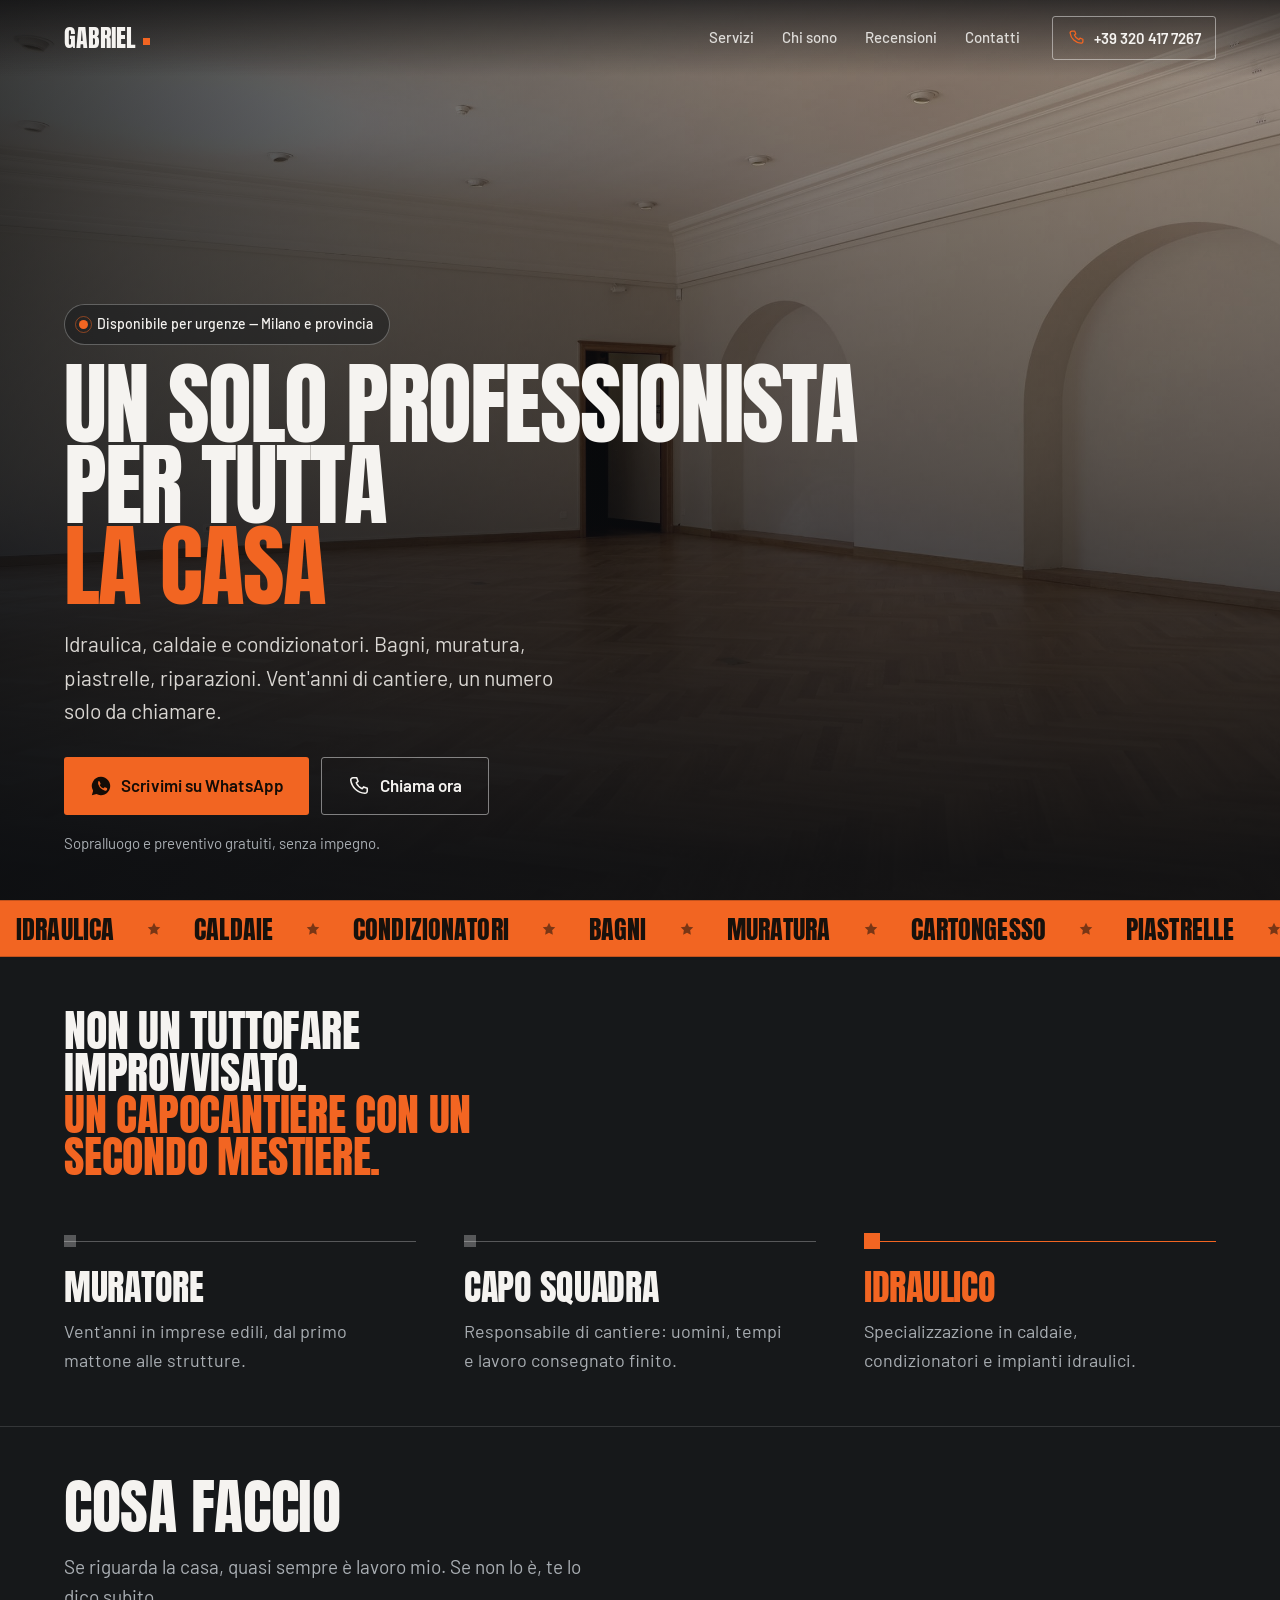
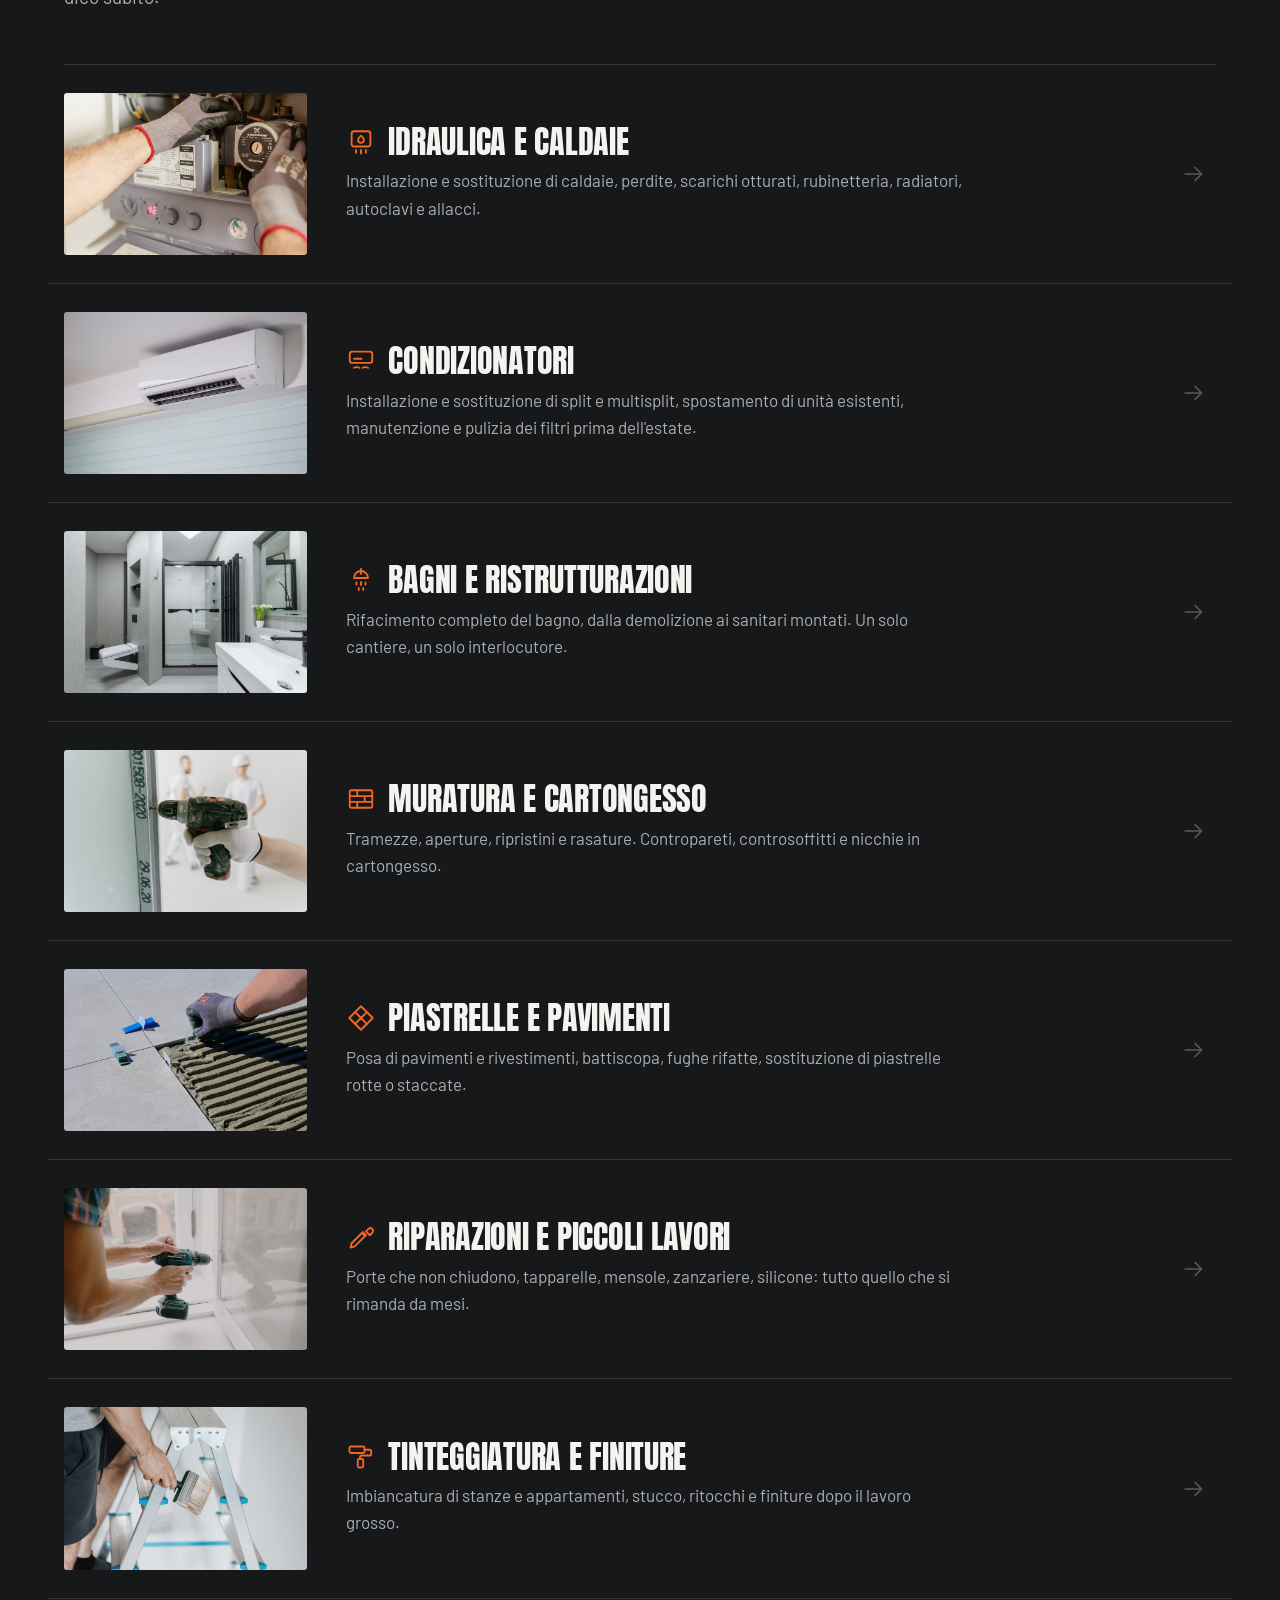
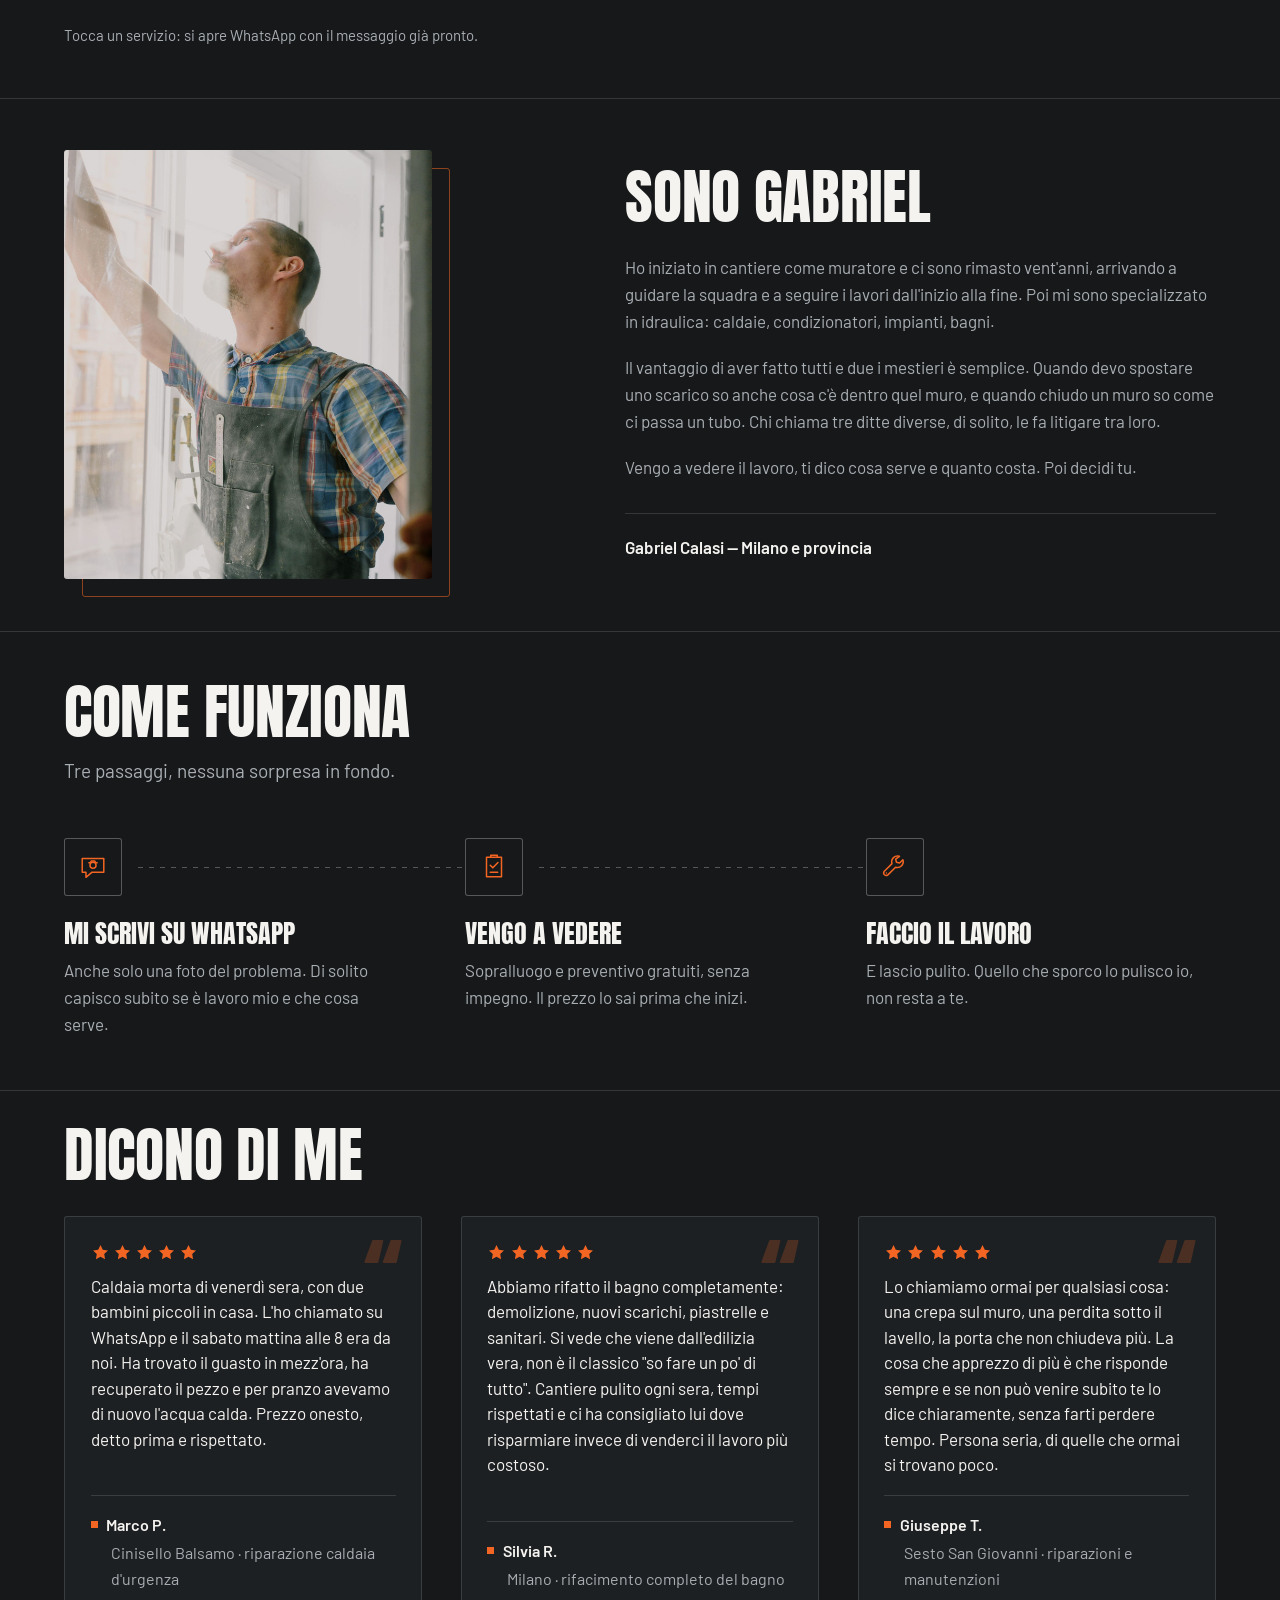
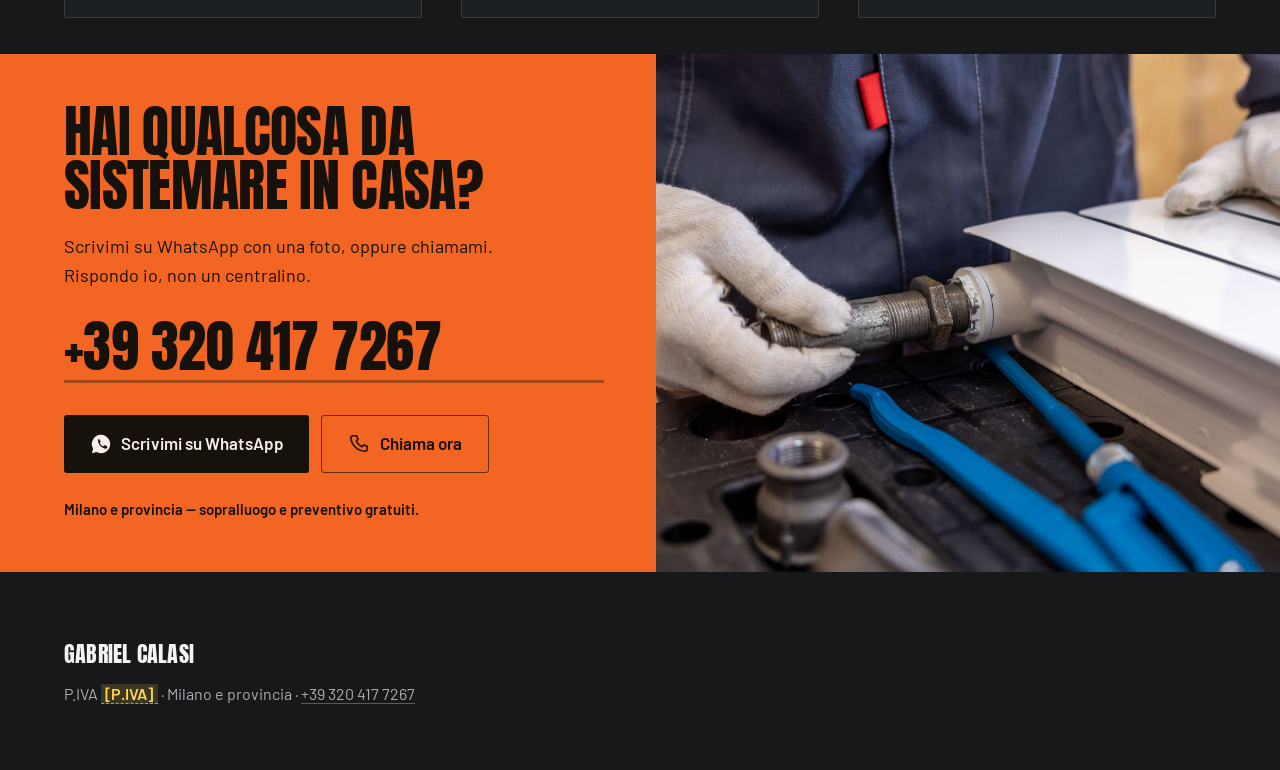
==== commit 4a5ad9b3: "Dati reali: Gabriel Calasi e numero di telefono Il nome corretto è Gabriel, non Gabriele: cambiato o" ====
--- a/index.html
+++ b/index.html
@@ -3,11 +3,11 @@
 <head>
 <meta charset="utf-8">
 <meta name="viewport" content="width=device-width, initial-scale=1">
-<title>Gabriele — Tuttofare per la casa | Idraulica, caldaie e condizionatori a Milano</title>
+<title>Gabriel — Tuttofare per la casa | Idraulica, caldaie e condizionatori a Milano</title>
 <meta name="description" content="Idraulica, caldaie e condizionatori, bagni, muratura, piastrelle e riparazioni. Vent'anni di cantiere, un solo professionista per tutta la casa. Milano e provincia. Sopralluogo e preventivo gratuiti.">
 <meta name="theme-color" content="#16181A">
 <meta property="og:type" content="website">
-<meta property="og:title" content="Gabriele — Un solo professionista per tutta la casa">
+<meta property="og:title" content="Gabriel — Un solo professionista per tutta la casa">
 <meta property="og:description" content="Idraulica, caldaie e condizionatori, bagni, muratura, piastrelle e riparazioni a Milano e provincia. Sopralluogo e preventivo gratuiti.">
 <meta property="og:image" content="img/hero.jpg">
 <meta property="og:locale" content="it_IT">
@@ -49,16 +49,16 @@
 <a class="skip" href="#top">Salta al contenuto</a>
 
 <header class="topbar" id="topbar">
-  <a class="wordmark" href="#top">Gabriele</a>
+  <a class="wordmark" href="#top">Gabriel</a>
   <nav class="topnav">
     <a href="#servizi">Servizi</a>
     <a href="#chi-sono">Chi sono</a>
     <a href="#recensioni">Recensioni</a>
     <a href="#contatti">Contatti</a>
   </nav>
-  <a class="topbar-call" href="tel:+39XXXXXXXXXX">
+  <a class="topbar-call" href="tel:+393204177267">
     <svg class="ico" viewBox="0 0 24 24" aria-hidden="true"><path d="M6.5 3h3l1.5 4-2 1.5a12 12 0 0 0 6.5 6.5L17 13l4 1.5v3a2.5 2.5 0 0 1-2.7 2.5A16.5 16.5 0 0 1 3 5.7 2.5 2.5 0 0 1 5.5 3Z"/></svg>
-    <span class="ph">+39 XXX XXX XXXX</span>
+    +39 320 417 7267
   </a>
 </header>
 
@@ -73,11 +73,11 @@
       <h1 data-rise="2">Un solo professionista<br>per tutta<br><em>la casa</em></h1>
       <p class="lede" data-rise="3">Idraulica, caldaie e condizionatori. Bagni, muratura, piastrelle, riparazioni. Vent'anni di cantiere, un numero solo da chiamare.</p>
       <div class="actions" data-rise="4">
-        <a class="btn btn-wa" href="https://wa.me/39XXXXXXXXXX?text=Ciao%20Gabriele%2C%20ti%20ho%20trovato%20sul%20sito.">
+        <a class="btn btn-wa" href="https://wa.me/393204177267?text=Ciao%20Gabriel%2C%20ti%20ho%20trovato%20sul%20sito.">
           <svg class="ico" viewBox="0 0 24 24" aria-hidden="true"><path d="M12 2a10 10 0 0 0-8.6 15.1L2 22l5.1-1.3A10 10 0 1 0 12 2Z"/><path class="wa-tail" d="M8.6 7.3c.2-.4.4-.4.7-.4h.6c.2 0 .5 0 .7.5l.9 2c.1.3 0 .5-.1.7l-.5.6c-.2.2-.3.4-.1.7a7.6 7.6 0 0 0 3.5 3c.3.2.5.1.7-.1l.7-.8c.2-.2.4-.2.6-.1l2 .9c.3.1.4.3.4.5v.7c0 .8-.7 1.5-1.5 1.6-.4 0-.8 0-1.4-.2a11 11 0 0 1-6.7-6.6c-.3-.9-.4-1.5-.3-2 0-.4.2-.7.4-1Z"/></svg>
           Scrivimi su WhatsApp
         </a>
-        <a class="btn btn-ghost" href="tel:+39XXXXXXXXXX">
+        <a class="btn btn-ghost" href="tel:+393204177267">
           <svg class="ico" viewBox="0 0 24 24" aria-hidden="true"><path d="M6.5 3h3l1.5 4-2 1.5a12 12 0 0 0 6.5 6.5L17 13l4 1.5v3a2.5 2.5 0 0 1-2.7 2.5A16.5 16.5 0 0 1 3 5.7 2.5 2.5 0 0 1 5.5 3Z"/></svg>
           Chiama ora
         </a>
@@ -153,7 +153,7 @@
 
     <ul class="rows">
       <li>
-        <a class="row" href="https://wa.me/39XXXXXXXXXX?text=Ciao%20Gabriele%2C%20ti%20ho%20trovato%20sul%20sito.%20Avrei%20bisogno%20per%3A%20idraulica%20o%20caldaia.">
+        <a class="row" href="https://wa.me/393204177267?text=Ciao%20Gabriel%2C%20ti%20ho%20trovato%20sul%20sito.%20Avrei%20bisogno%20per%3A%20idraulica%20o%20caldaia.">
           <span class="row-thumb"><img src="img/serv-idraulica.jpg" alt="Intervento su una caldaia murale: circolatore, manometro e display" loading="lazy" width="1600" height="1067"></span>
           <span class="row-text">
             <span class="row-head">
@@ -166,7 +166,7 @@
         </a>
       </li>
       <li>
-        <a class="row" href="https://wa.me/39XXXXXXXXXX?text=Ciao%20Gabriele%2C%20ti%20ho%20trovato%20sul%20sito.%20Avrei%20bisogno%20per%3A%20un%20condizionatore.">
+        <a class="row" href="https://wa.me/393204177267?text=Ciao%20Gabriel%2C%20ti%20ho%20trovato%20sul%20sito.%20Avrei%20bisogno%20per%3A%20un%20condizionatore.">
           <span class="row-thumb"><img src="img/serv-clima.jpg" alt="Unità split bianca montata a parete in una stanza chiara" loading="lazy" width="1600" height="1067"></span>
           <span class="row-text">
             <span class="row-head">
@@ -179,7 +179,7 @@
         </a>
       </li>
       <li>
-        <a class="row" href="https://wa.me/39XXXXXXXXXX?text=Ciao%20Gabriele%2C%20ti%20ho%20trovato%20sul%20sito.%20Avrei%20bisogno%20per%3A%20bagno%20o%20ristrutturazione.">
+        <a class="row" href="https://wa.me/393204177267?text=Ciao%20Gabriel%2C%20ti%20ho%20trovato%20sul%20sito.%20Avrei%20bisogno%20per%3A%20bagno%20o%20ristrutturazione.">
           <span class="row-thumb"><img src="img/serv-bagno.jpg" alt="Bagno moderno grigio chiaro con box doccia in vetro" loading="lazy" width="1600" height="1068"></span>
           <span class="row-text">
             <span class="row-head">
@@ -192,7 +192,7 @@
         </a>
       </li>
       <li>
-        <a class="row" href="https://wa.me/39XXXXXXXXXX?text=Ciao%20Gabriele%2C%20ti%20ho%20trovato%20sul%20sito.%20Avrei%20bisogno%20per%3A%20muratura%20o%20cartongesso.">
+        <a class="row" href="https://wa.me/393204177267?text=Ciao%20Gabriel%2C%20ti%20ho%20trovato%20sul%20sito.%20Avrei%20bisogno%20per%3A%20muratura%20o%20cartongesso.">
           <span class="row-thumb"><img src="img/serv-muratura.jpg" alt="Lastra di cartongesso avvitata sul profilo metallico" loading="lazy" width="1600" height="1067"></span>
           <span class="row-text">
             <span class="row-head">
@@ -205,7 +205,7 @@
         </a>
       </li>
       <li>
-        <a class="row" href="https://wa.me/39XXXXXXXXXX?text=Ciao%20Gabriele%2C%20ti%20ho%20trovato%20sul%20sito.%20Avrei%20bisogno%20per%3A%20piastrelle%20o%20pavimenti.">
+        <a class="row" href="https://wa.me/393204177267?text=Ciao%20Gabriel%2C%20ti%20ho%20trovato%20sul%20sito.%20Avrei%20bisogno%20per%3A%20piastrelle%20o%20pavimenti.">
           <span class="row-thumb"><img src="img/serv-piastrelle.jpg" alt="Posa di una piastrella su colla pettinata, con i livellatori" loading="lazy" width="1600" height="1067"></span>
           <span class="row-text">
             <span class="row-head">
@@ -218,7 +218,7 @@
         </a>
       </li>
       <li>
-        <a class="row" href="https://wa.me/39XXXXXXXXXX?text=Ciao%20Gabriele%2C%20ti%20ho%20trovato%20sul%20sito.%20Avrei%20bisogno%20per%3A%20una%20riparazione.">
+        <a class="row" href="https://wa.me/393204177267?text=Ciao%20Gabriel%2C%20ti%20ho%20trovato%20sul%20sito.%20Avrei%20bisogno%20per%3A%20una%20riparazione.">
           <span class="row-thumb"><img src="img/serv-riparazioni.jpg" alt="Avvitatore a batteria su un serramento bianco nuovo" loading="lazy" width="1600" height="1067"></span>
           <span class="row-text">
             <span class="row-head">
@@ -231,7 +231,7 @@
         </a>
       </li>
       <li>
-        <a class="row" href="https://wa.me/39XXXXXXXXXX?text=Ciao%20Gabriele%2C%20ti%20ho%20trovato%20sul%20sito.%20Avrei%20bisogno%20per%3A%20tinteggiatura%20o%20finiture.">
+        <a class="row" href="https://wa.me/393204177267?text=Ciao%20Gabriel%2C%20ti%20ho%20trovato%20sul%20sito.%20Avrei%20bisogno%20per%3A%20tinteggiatura%20o%20finiture.">
           <span class="row-thumb"><img src="img/serv-tinteggiatura.jpg" alt="Mano con il pennellone accanto alla scala, in una stanza bianca" loading="lazy" width="1600" height="1067"></span>
           <span class="row-text">
             <span class="row-head">
@@ -253,11 +253,11 @@
       <img src="img/gabriele.jpg" alt="Professionista al lavoro su un serramento in una stanza luminosa" loading="lazy" width="1400" height="2097">
     </div>
     <div class="chi-text">
-      <h2>Sono Gabriele</h2>
+      <h2>Sono Gabriel</h2>
       <p>Ho iniziato in cantiere come muratore e ci sono rimasto vent'anni, arrivando a guidare la squadra e a seguire i lavori dall'inizio alla fine. Poi mi sono specializzato in idraulica: caldaie, condizionatori, impianti, bagni.</p>
       <p>Il vantaggio di aver fatto tutti e due i mestieri è semplice. Quando devo spostare uno scarico so anche cosa c'è dentro quel muro, e quando chiudo un muro so come ci passa un tubo. Chi chiama tre ditte diverse, di solito, le fa litigare tra loro.</p>
       <p>Vengo a vedere il lavoro, ti dico cosa serve e quanto costa. Poi decidi tu.</p>
-      <p class="sign">Gabriele <span class="ph">[COGNOME]</span> — Milano e provincia</p>
+      <p class="sign">Gabriel Calasi — Milano e provincia</p>
     </div>
   </section>
 
@@ -345,13 +345,13 @@
     <div class="cta-inner">
       <h2>Hai qualcosa da sistemare in casa?</h2>
       <p class="cta-sub">Scrivimi su WhatsApp con una foto, oppure chiamami. Rispondo io, non un centralino.</p>
-      <a class="tel-big" href="tel:+39XXXXXXXXXX"><span class="ph">+39 XXX XXX XXXX</span></a>
+      <a class="tel-big" href="tel:+393204177267">+39 320 417 7267</a>
       <div class="actions">
-        <a class="btn btn-wa" href="https://wa.me/39XXXXXXXXXX?text=Ciao%20Gabriele%2C%20ti%20ho%20trovato%20sul%20sito.">
+        <a class="btn btn-wa" href="https://wa.me/393204177267?text=Ciao%20Gabriel%2C%20ti%20ho%20trovato%20sul%20sito.">
           <svg class="ico" viewBox="0 0 24 24" aria-hidden="true"><path d="M12 2a10 10 0 0 0-8.6 15.1L2 22l5.1-1.3A10 10 0 1 0 12 2Z"/><path class="wa-tail" d="M8.6 7.3c.2-.4.4-.4.7-.4h.6c.2 0 .5 0 .7.5l.9 2c.1.3 0 .5-.1.7l-.5.6c-.2.2-.3.4-.1.7a7.6 7.6 0 0 0 3.5 3c.3.2.5.1.7-.1l.7-.8c.2-.2.4-.2.6-.1l2 .9c.3.1.4.3.4.5v.7c0 .8-.7 1.5-1.5 1.6-.4 0-.8 0-1.4-.2a11 11 0 0 1-6.7-6.6c-.3-.9-.4-1.5-.3-2 0-.4.2-.7.4-1Z"/></svg>
           Scrivimi su WhatsApp
         </a>
-        <a class="btn btn-ghost" href="tel:+39XXXXXXXXXX">
+        <a class="btn btn-ghost" href="tel:+393204177267">
           <svg class="ico" viewBox="0 0 24 24" aria-hidden="true"><path d="M6.5 3h3l1.5 4-2 1.5a12 12 0 0 0 6.5 6.5L17 13l4 1.5v3a2.5 2.5 0 0 1-2.7 2.5A16.5 16.5 0 0 1 3 5.7 2.5 2.5 0 0 1 5.5 3Z"/></svg>
           Chiama ora
         </a>
@@ -365,16 +365,16 @@
 </main>
 
 <footer class="foot">
-  <p class="foot-name">Gabriele <span class="ph">[COGNOME]</span></p>
-  <p class="foot-meta">P.IVA <span class="ph">[P.IVA]</span> · Milano e provincia · <a href="tel:+39XXXXXXXXXX"><span class="ph">+39 XXX XXX XXXX</span></a></p>
+  <p class="foot-name">Gabriel Calasi</p>
+  <p class="foot-meta">P.IVA <span class="ph">[P.IVA]</span> · Milano e provincia · <a href="tel:+393204177267">+39 320 417 7267</a></p>
 </footer>
 
 <nav class="bar" aria-label="Contatti rapidi">
-  <a class="bar-wa" href="https://wa.me/39XXXXXXXXXX?text=Ciao%20Gabriele%2C%20ti%20ho%20trovato%20sul%20sito.">
+  <a class="bar-wa" href="https://wa.me/393204177267?text=Ciao%20Gabriel%2C%20ti%20ho%20trovato%20sul%20sito.">
     <svg class="ico" viewBox="0 0 24 24" aria-hidden="true"><path d="M12 2a10 10 0 0 0-8.6 15.1L2 22l5.1-1.3A10 10 0 1 0 12 2Z"/><path class="wa-tail" d="M8.6 7.3c.2-.4.4-.4.7-.4h.6c.2 0 .5 0 .7.5l.9 2c.1.3 0 .5-.1.7l-.5.6c-.2.2-.3.4-.1.7a7.6 7.6 0 0 0 3.5 3c.3.2.5.1.7-.1l.7-.8c.2-.2.4-.2.6-.1l2 .9c.3.1.4.3.4.5v.7c0 .8-.7 1.5-1.5 1.6-.4 0-.8 0-1.4-.2a11 11 0 0 1-6.7-6.6c-.3-.9-.4-1.5-.3-2 0-.4.2-.7.4-1Z"/></svg>
     WhatsApp
   </a>
-  <a class="bar-tel" href="tel:+39XXXXXXXXXX">
+  <a class="bar-tel" href="tel:+393204177267">
     <svg class="ico" viewBox="0 0 24 24" aria-hidden="true"><path d="M6.5 3h3l1.5 4-2 1.5a12 12 0 0 0 6.5 6.5L17 13l4 1.5v3a2.5 2.5 0 0 1-2.7 2.5A16.5 16.5 0 0 1 3 5.7 2.5 2.5 0 0 1 5.5 3Z"/></svg>
     Chiama
   </a>
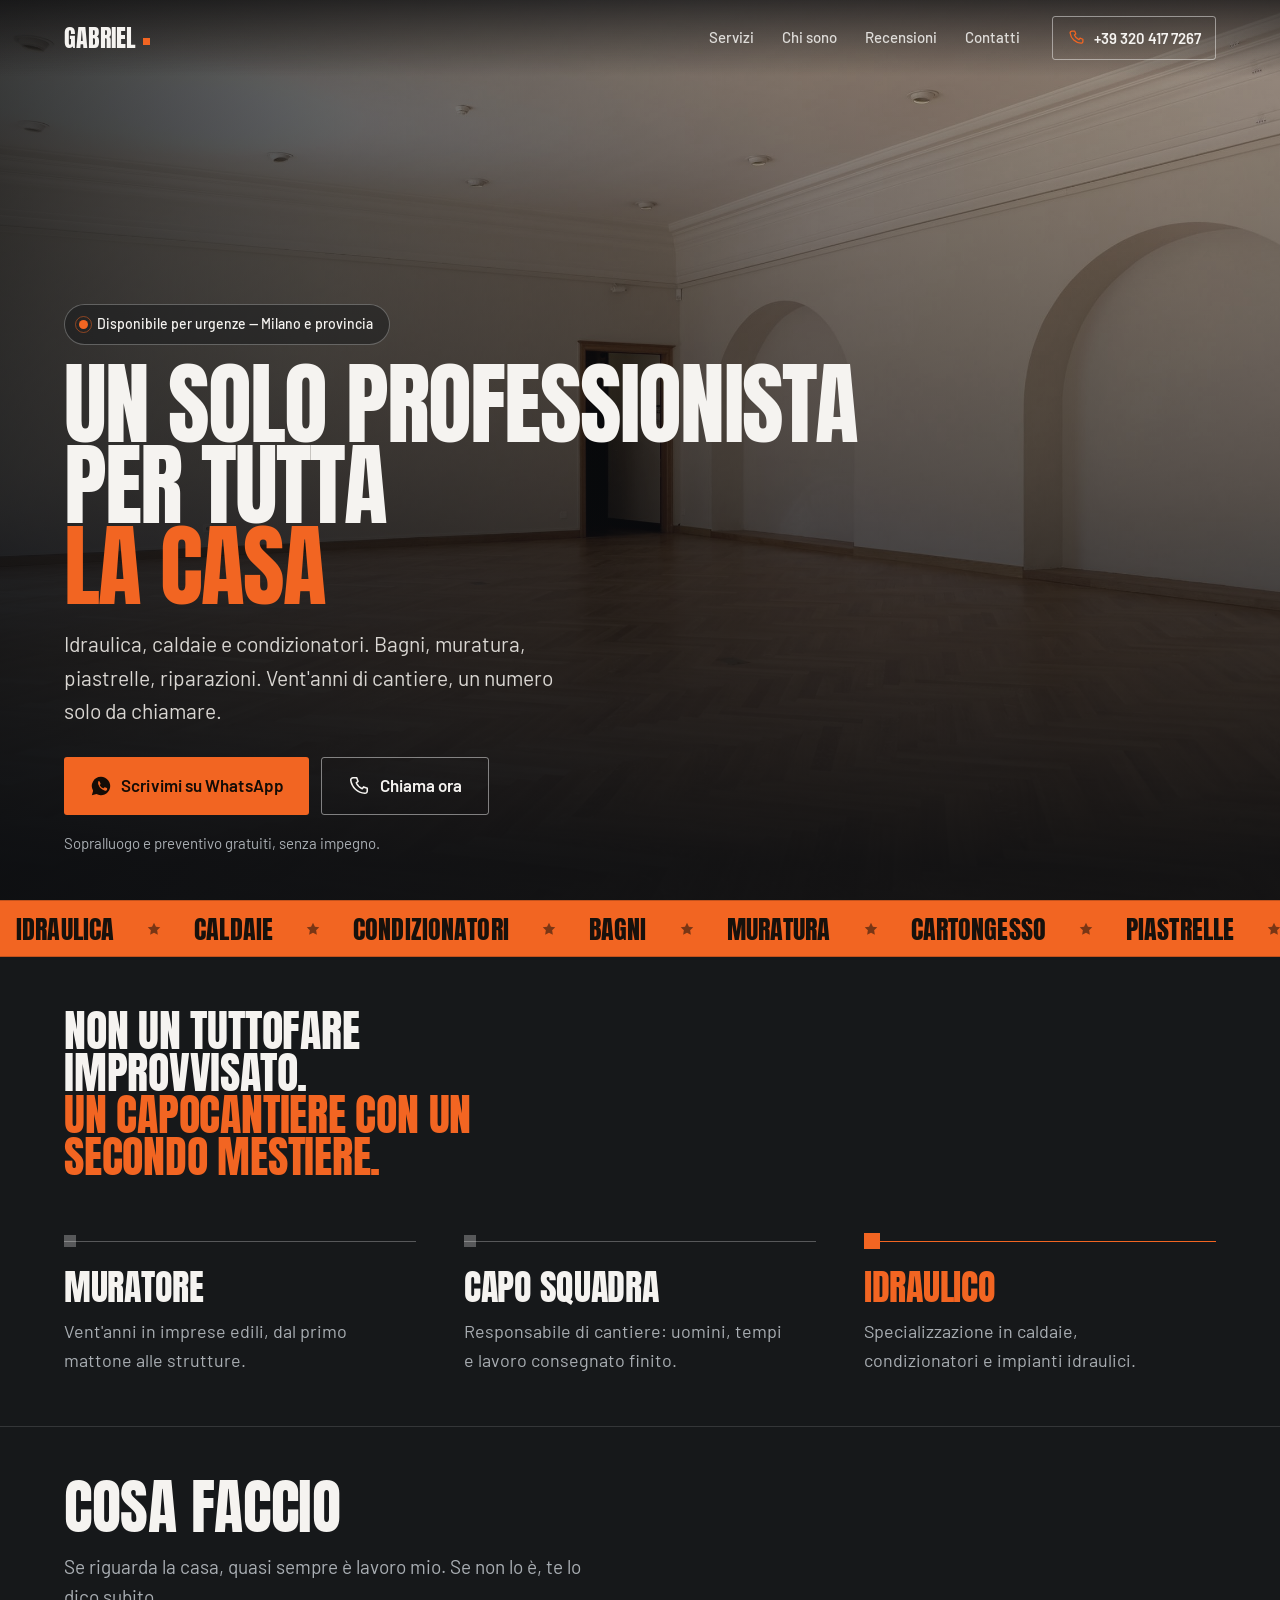
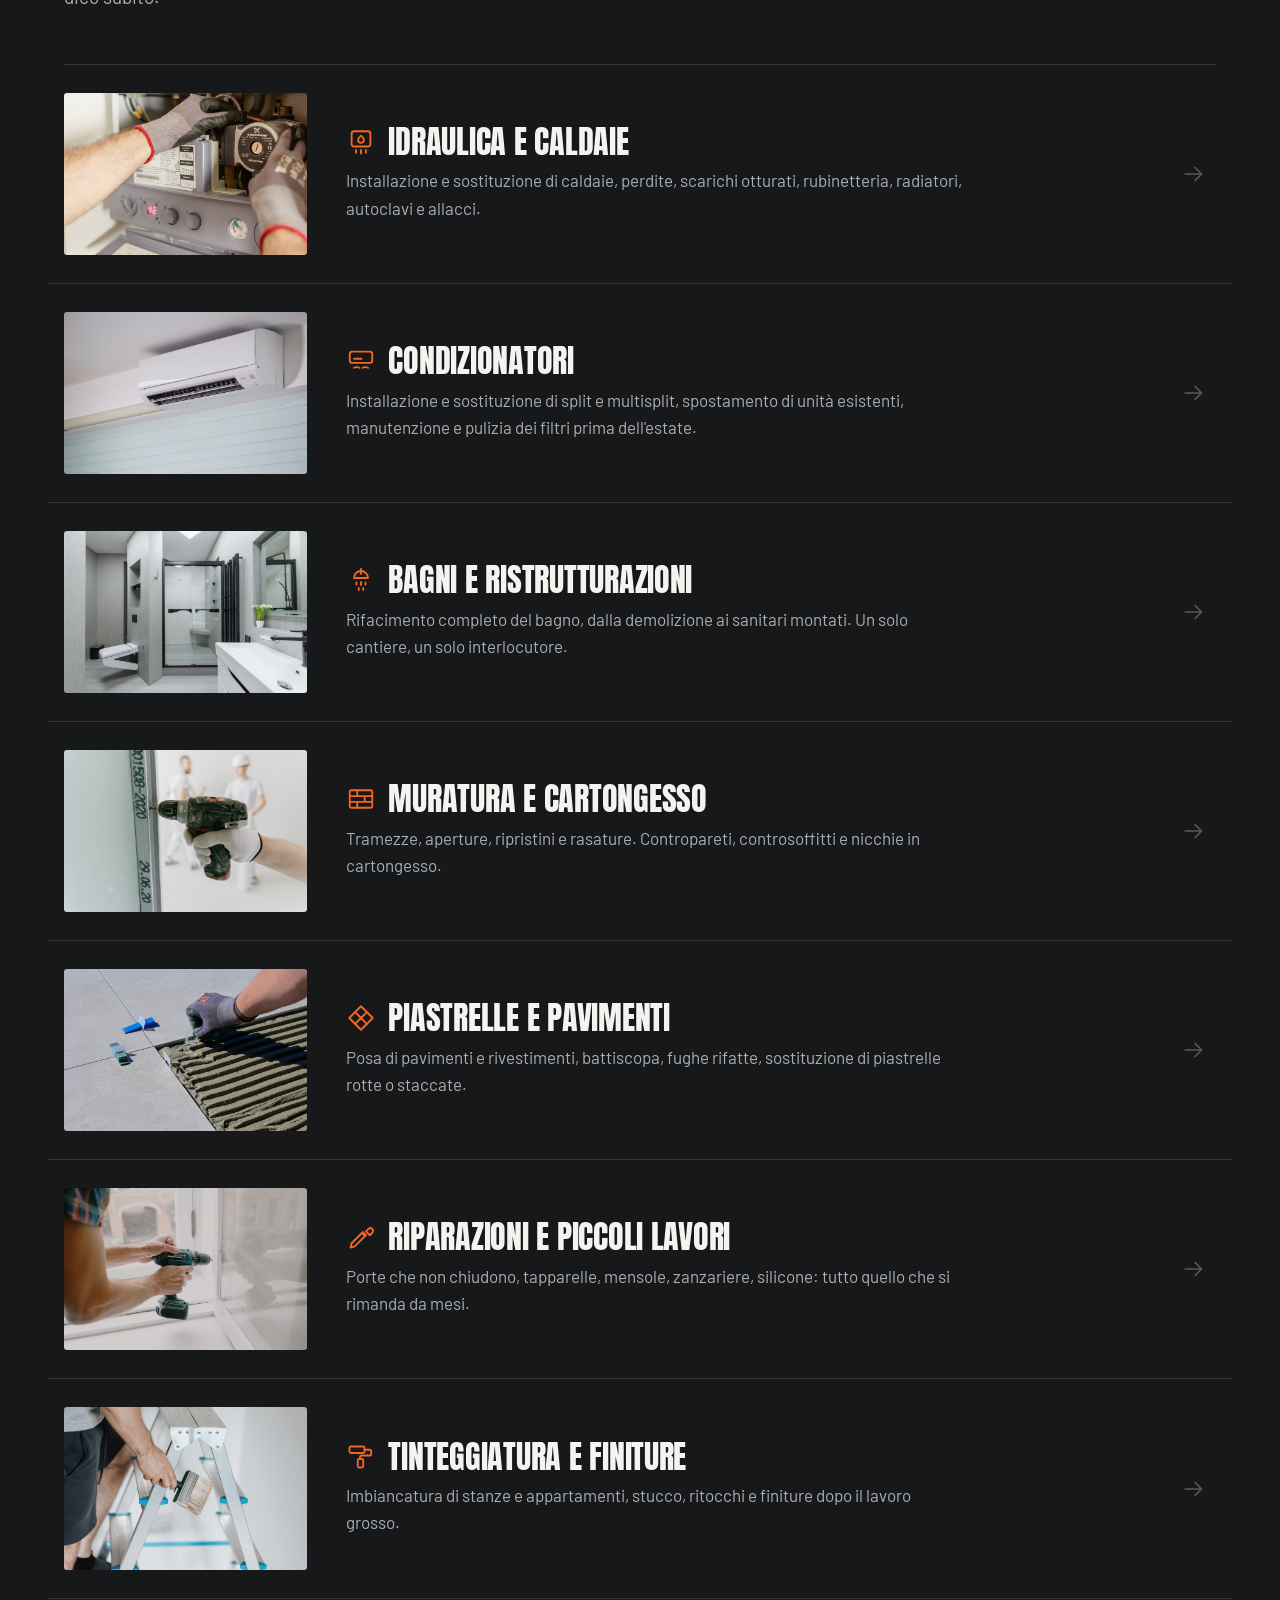
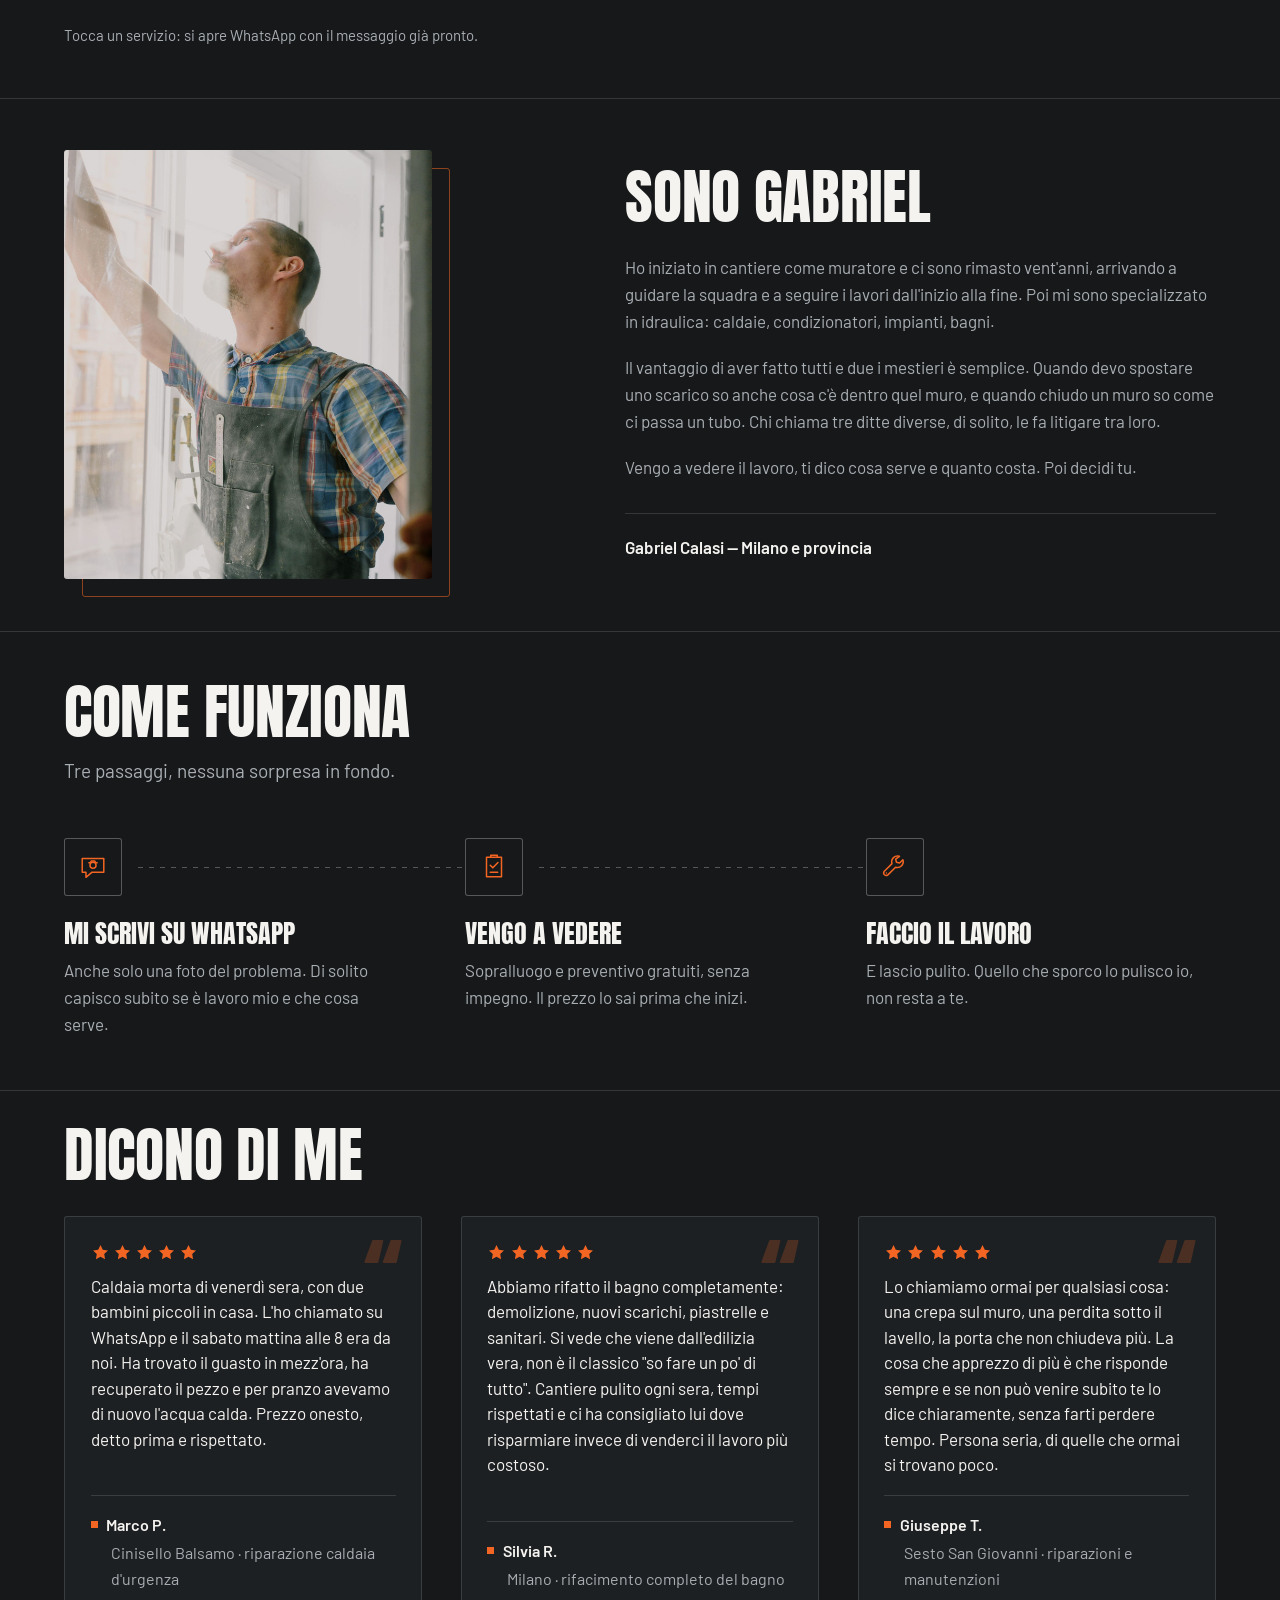
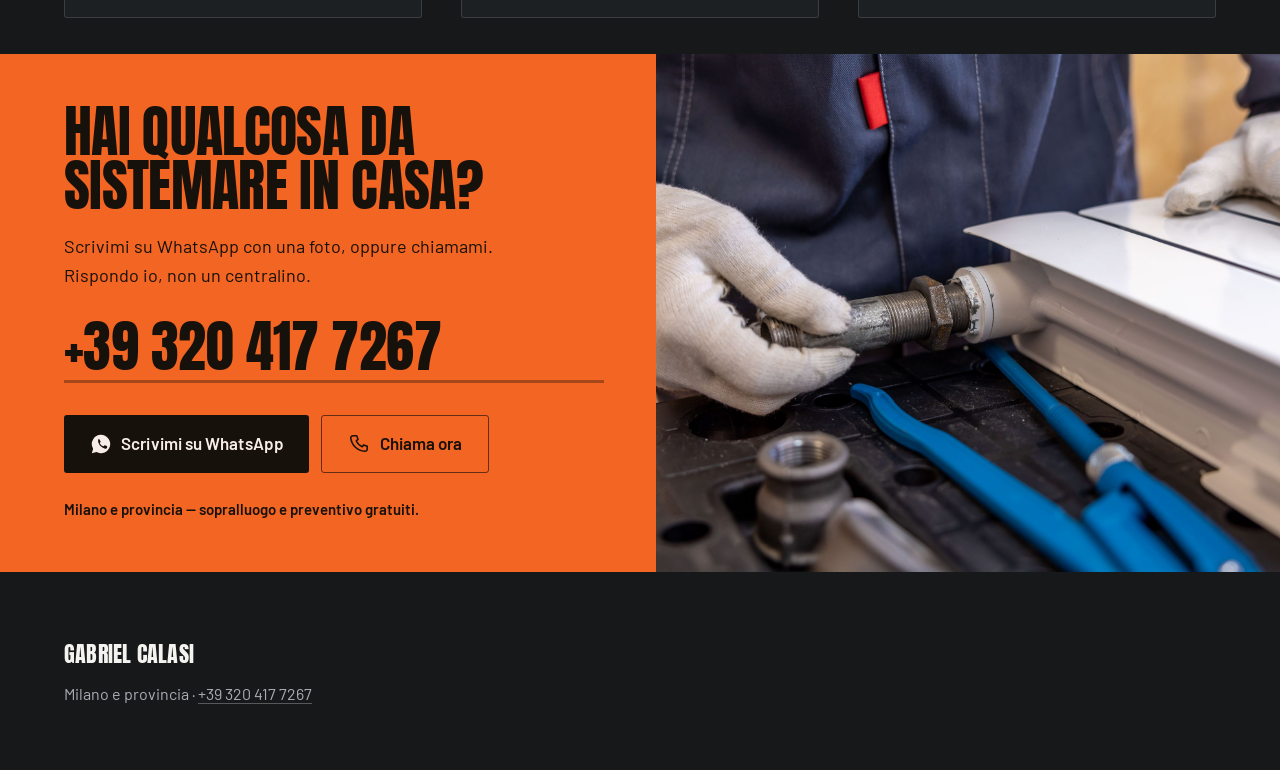
==== commit 26914402: "Toglie la partita IVA dal footer Gabriel non ne ha una, quindi la voce viene rimossa invece di resta" ====
--- a/index.html
+++ b/index.html
@@ -366,7 +366,7 @@
 
 <footer class="foot">
   <p class="foot-name">Gabriel Calasi</p>
-  <p class="foot-meta">P.IVA <span class="ph">[P.IVA]</span> · Milano e provincia · <a href="tel:+393204177267">+39 320 417 7267</a></p>
+  <p class="foot-meta">Milano e provincia · <a href="tel:+393204177267">+39 320 417 7267</a></p>
 </footer>
 
 <nav class="bar" aria-label="Contatti rapidi">
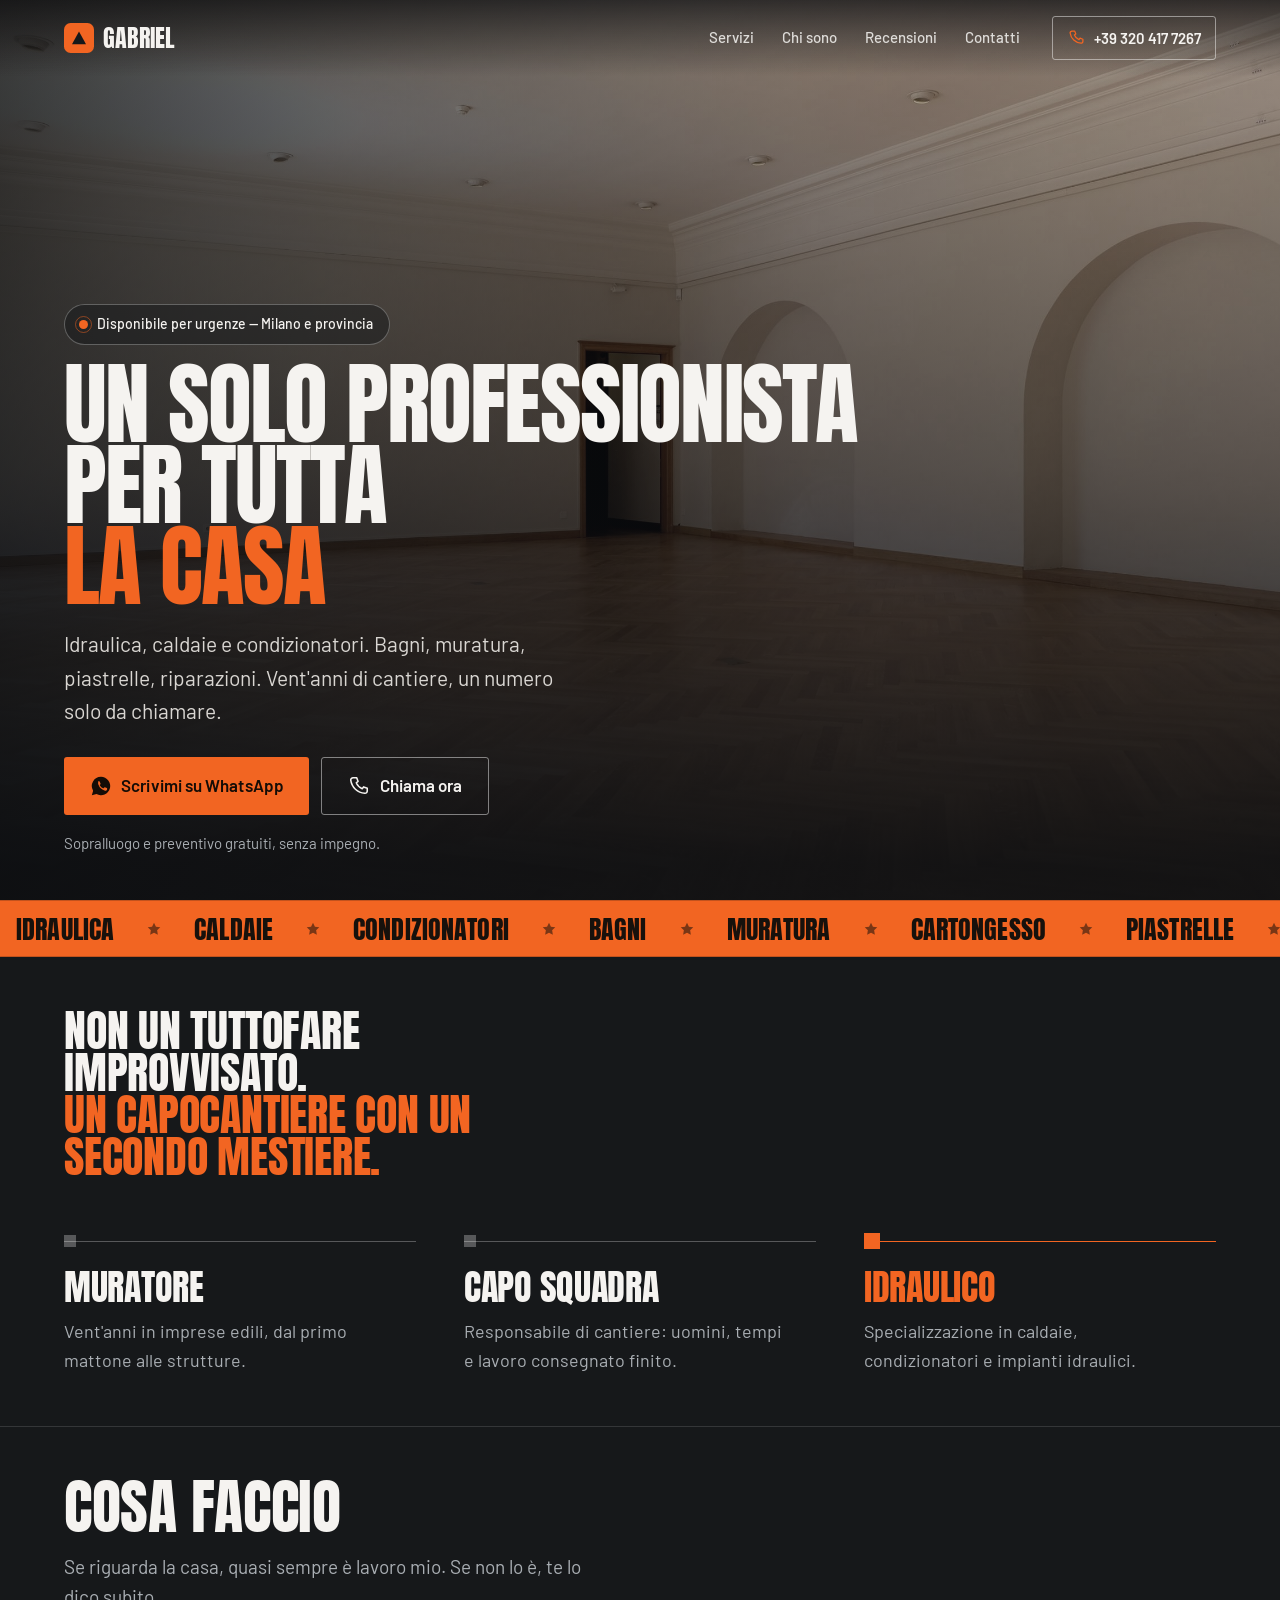
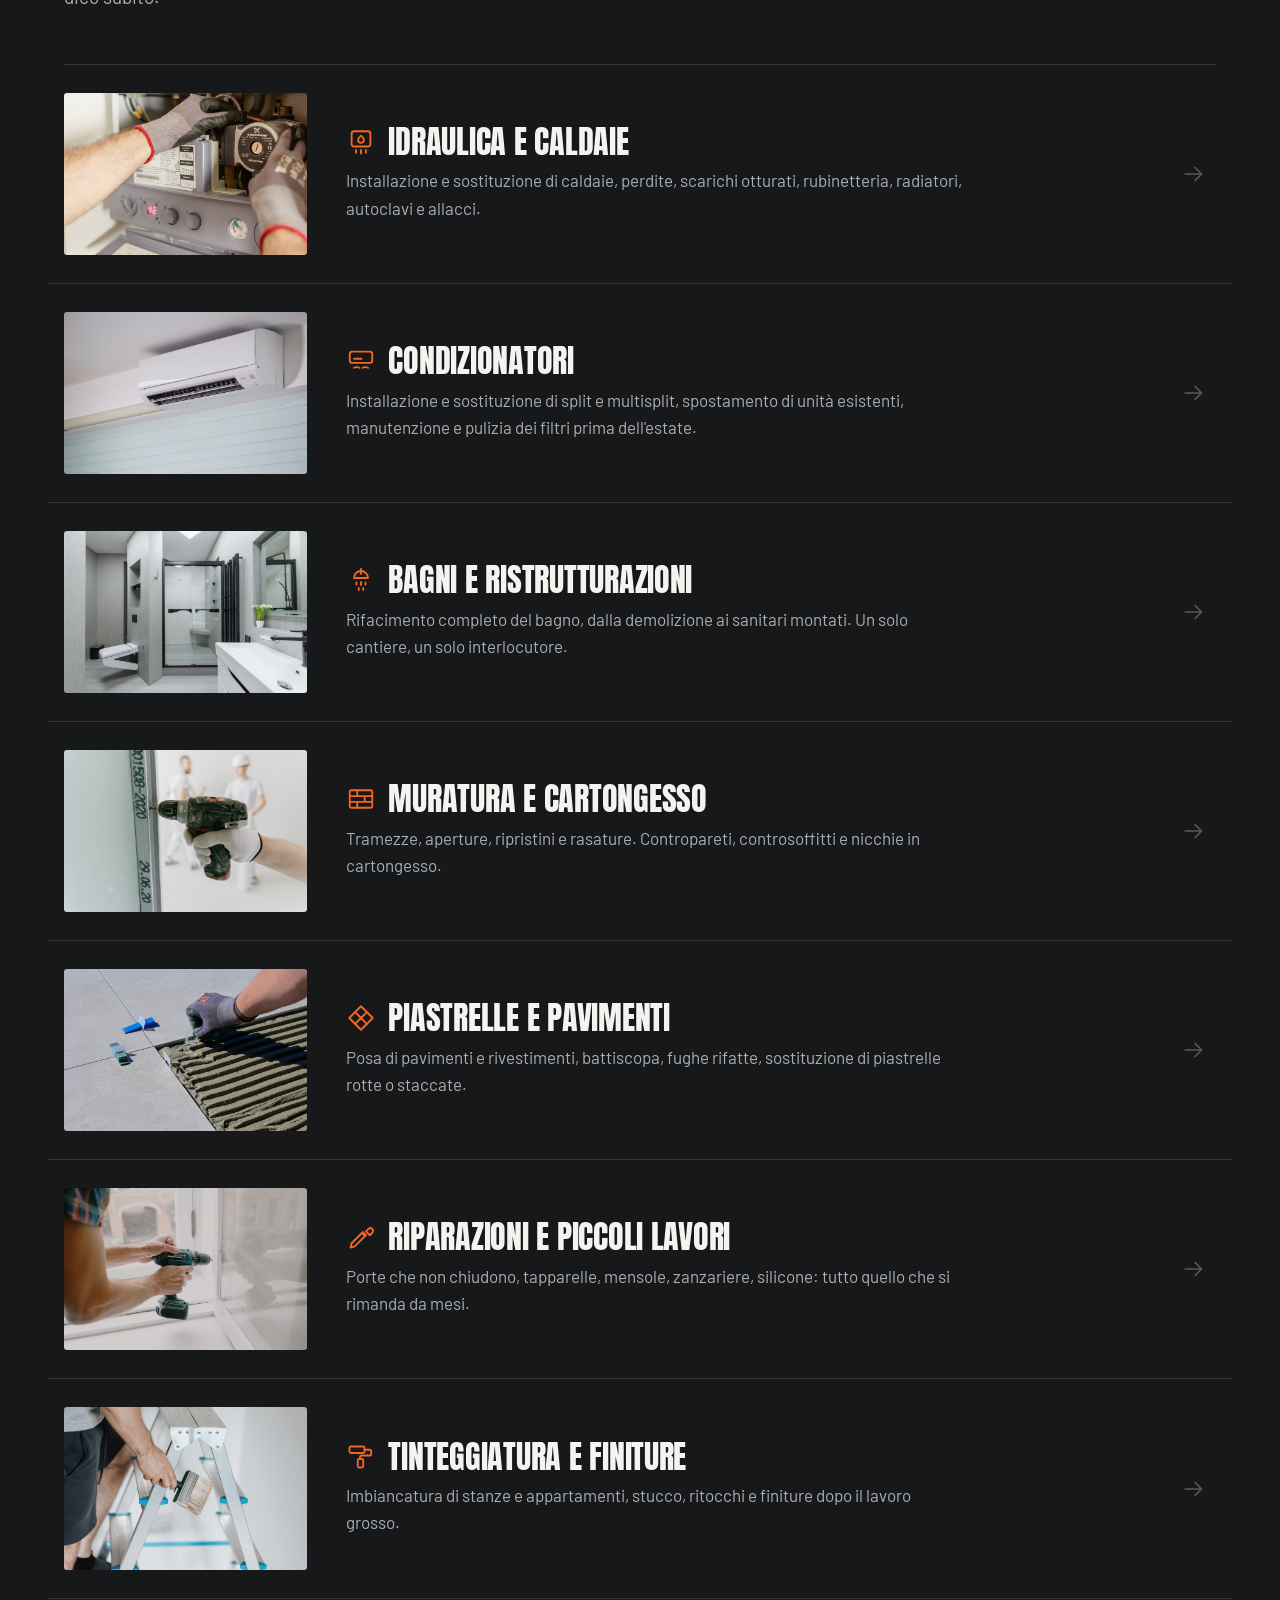
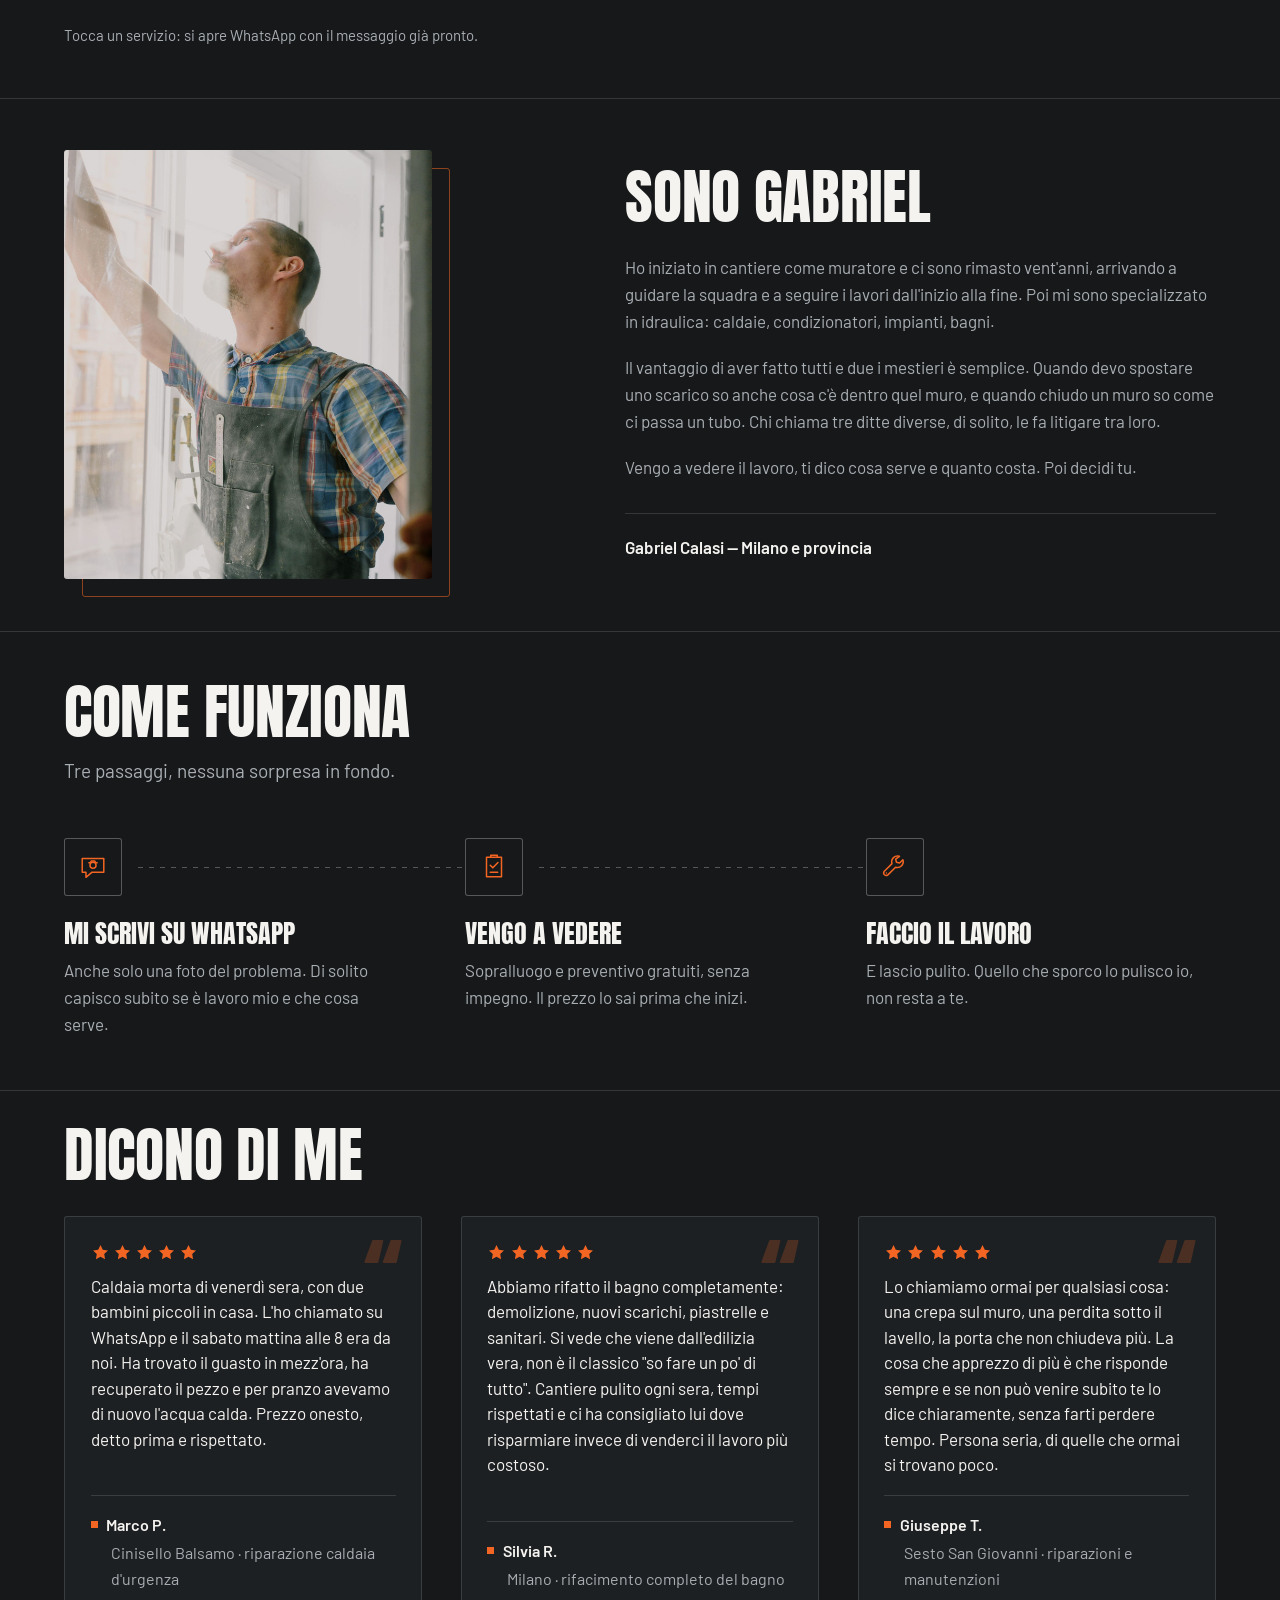
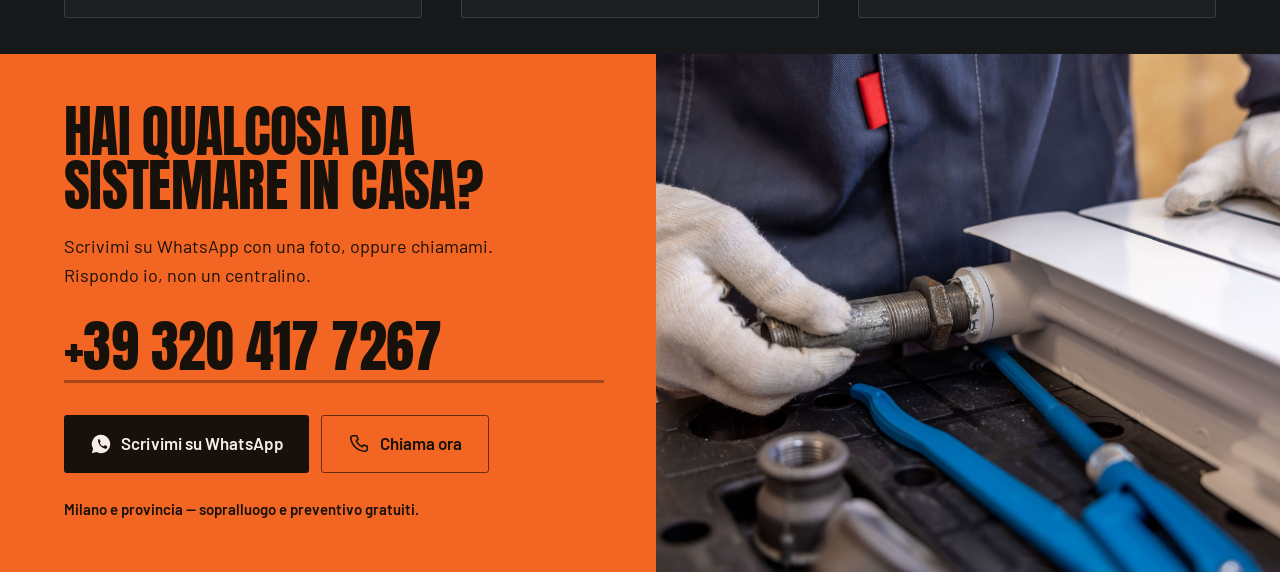
==== commit c8bf62be: "Toglie il footer e mette il marchio nell'intestazione Il footer ripeteva nome, zona e numero già pre" ====
--- a/index.html
+++ b/index.html
@@ -11,7 +11,7 @@
 <meta property="og:description" content="Idraulica, caldaie e condizionatori, bagni, muratura, piastrelle e riparazioni a Milano e provincia. Sopralluogo e preventivo gratuiti.">
 <meta property="og:image" content="img/hero.jpg">
 <meta property="og:locale" content="it_IT">
-<link rel="icon" href="data:image/svg+xml,<svg xmlns='http://www.w3.org/2000/svg' viewBox='0 0 32 32'><rect width='32' height='32' rx='6' fill='%2316181A'/><path d='M8 22 L16 8 L24 22 Z' fill='%23F26522'/></svg>">
+<link rel="icon" href="data:image/svg+xml,<svg xmlns='http://www.w3.org/2000/svg' viewBox='0 0 32 32'><rect width='32' height='32' rx='7' fill='%23F26522'/><path d='M8.5 22.6 16 9.1 23.5 22.6Z' fill='%2316181A'/></svg>">
 <link rel="preload" href="fonts/Anton-400.woff2" as="font" type="font/woff2" crossorigin>
 <link rel="preload" href="fonts/Barlow-400.woff2" as="font" type="font/woff2" crossorigin>
 <link rel="stylesheet" href="style.css">
@@ -49,7 +49,13 @@
 <a class="skip" href="#top">Salta al contenuto</a>
 
 <header class="topbar" id="topbar">
-  <a class="wordmark" href="#top">Gabriel</a>
+  <a class="wordmark" href="#top">
+    <svg class="marchio" viewBox="0 0 32 32" aria-hidden="true">
+      <rect width="32" height="32" rx="7" fill="#F26522"/>
+      <path d="M8.5 22.6 16 9.1 23.5 22.6Z" fill="#16181A"/>
+    </svg>
+    Gabriel
+  </a>
   <nav class="topnav">
     <a href="#servizi">Servizi</a>
     <a href="#chi-sono">Chi sono</a>
@@ -364,11 +370,6 @@
   </section>
 </main>
 
-<footer class="foot">
-  <p class="foot-name">Gabriel Calasi</p>
-  <p class="foot-meta">Milano e provincia · <a href="tel:+393204177267">+39 320 417 7267</a></p>
-</footer>
-
 <nav class="bar" aria-label="Contatti rapidi">
   <a class="bar-wa" href="https://wa.me/393204177267?text=Ciao%20Gabriel%2C%20ti%20ho%20trovato%20sul%20sito.">
     <svg class="ico" viewBox="0 0 24 24" aria-hidden="true"><path d="M12 2a10 10 0 0 0-8.6 15.1L2 22l5.1-1.3A10 10 0 1 0 12 2Z"/><path class="wa-tail" d="M8.6 7.3c.2-.4.4-.4.7-.4h.6c.2 0 .5 0 .7.5l.9 2c.1.3 0 .5-.1.7l-.5.6c-.2.2-.3.4-.1.7a7.6 7.6 0 0 0 3.5 3c.3.2.5.1.7-.1l.7-.8c.2-.2.4-.2.6-.1l2 .9c.3.1.4.3.4.5v.7c0 .8-.7 1.5-1.5 1.6-.4 0-.8 0-1.4-.2a11 11 0 0 1-6.7-6.6c-.3-.9-.4-1.5-.3-2 0-.4.2-.7.4-1Z"/></svg>
--- a/style.css
+++ b/style.css
@@ -172,16 +172,19 @@
 }
 .topbar.is-stuck .topbar-call { padding-block: .35rem; }
 .topbar.is-stuck .wordmark { font-size: 1.3rem; }
+.topbar.is-stuck .marchio { width: 25px; height: 25px; }
 .topbar.is-stuck::before { opacity: 0; }
+/* Marchio e nome sono un blocco solo: la stessa immagine della scheda del
+   browser, così tab e intestazione coincidono. */
 .wordmark {
+  display: inline-flex; align-items: center; gap: .55rem;
   font-family: var(--display);
   font-size: 1.5rem; text-transform: uppercase; letter-spacing: .01em;
   margin-right: auto;
 }
-.wordmark::after {
-  content: ''; display: inline-block;
-  width: 7px; height: 7px; margin-left: .4rem; vertical-align: .12em;
-  background: var(--orange);
+.marchio {
+  width: 30px; height: 30px; flex: none;
+  transition: width .3s var(--ease), height .3s var(--ease);
 }
 .topnav { display: flex; gap: 1.75rem; }
 .topnav a {
@@ -672,19 +675,9 @@
   width: 100%; height: 100%; object-fit: cover;
 }
 
-/* ---------- footer ---------- */
-
-.foot {
-  padding: clamp(2.5rem, 5vw, 4rem) var(--pad);
-  max-width: var(--wrap); margin-inline: auto;
-}
-.foot-name {
-  font-family: var(--display); text-transform: uppercase;
-  font-size: 1.375rem; letter-spacing: .01em;
-}
-.foot-meta { margin-top: .6rem; color: var(--fg-2); font-size: 1rem; }
-.foot-meta a { border-bottom: 1px solid var(--line-2); }
-.foot-meta a:hover { color: var(--fg); border-bottom-color: var(--orange); }
+/* Nessun footer: ripeteva nome, zona e numero già presenti nella fascia arancio
+   subito sopra, e chiudeva la pagina su un rettangolo nero vuoto invece che
+   sull'invito a scrivere. La pagina finisce sull'arancio. */
 
 /* ---------- barra fissa mobile ---------- */
 
@@ -742,8 +735,10 @@
 }
 
 @media (max-width: 760px) {
-  /* la barra fissa cresce con la safe area dell'iPhone: il footer deve scansarsi */
-  body { padding-bottom: calc(62px + env(safe-area-inset-bottom)); }
+  /* Lo spazio per la barra fissa lo mette l'ultima sezione, non il body: così
+     sotto resta arancio e non ricompare una striscia nera in fondo. */
+  body { padding-bottom: 0; }
+  .cta { padding-bottom: calc(62px + env(safe-area-inset-bottom)); }
   .bar { display: grid; }
   .topbar-call span { display: none; }
   .topbar-call {
